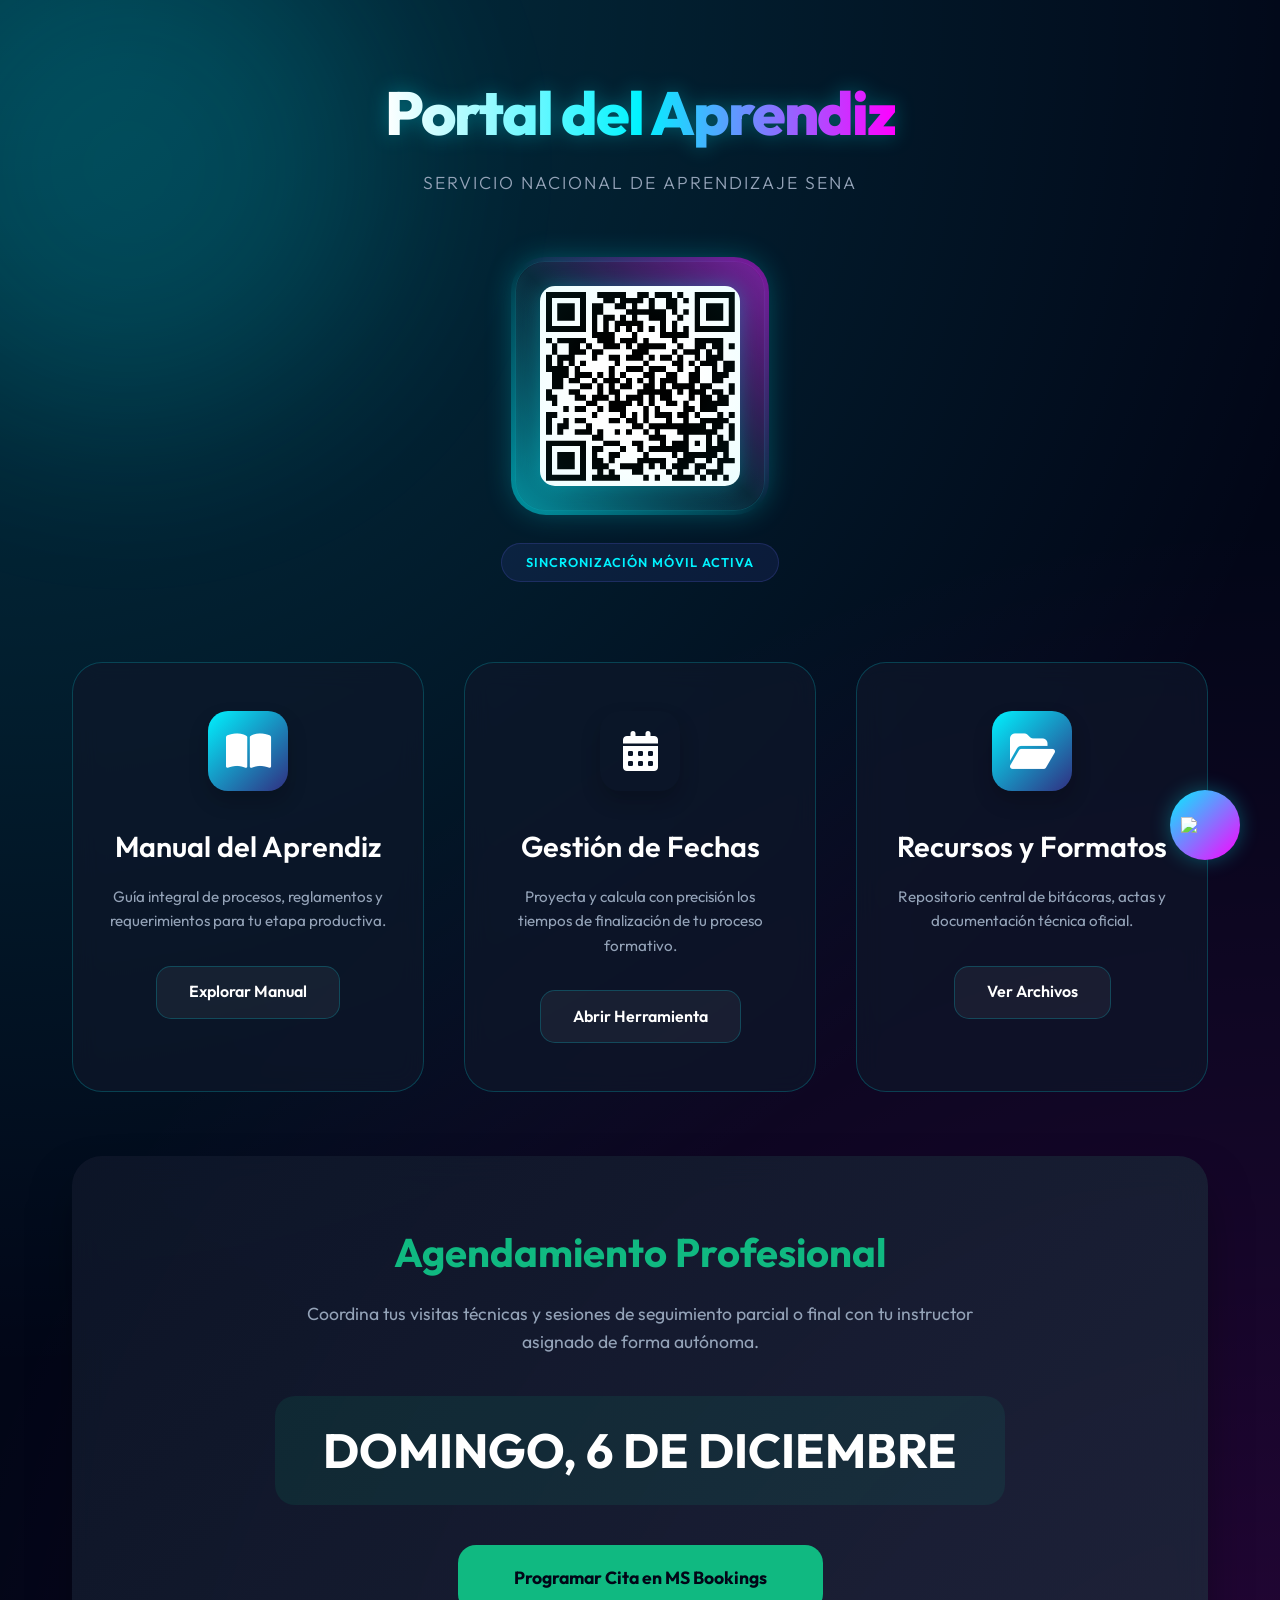
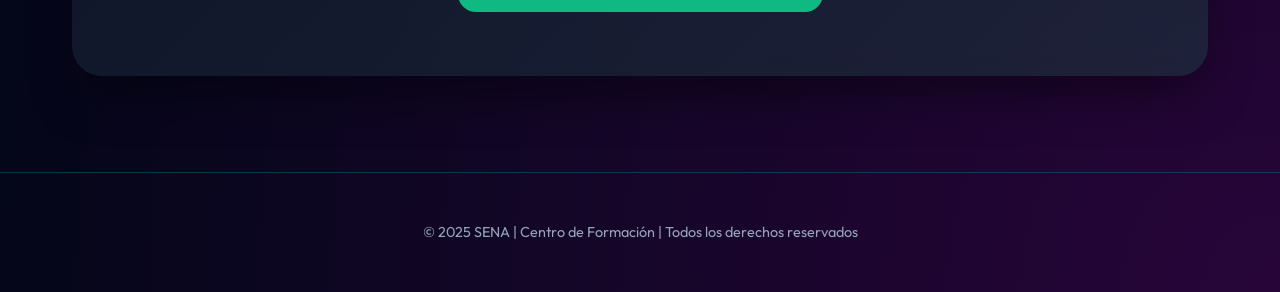
==== index.html @ 2d21885e "style: update chatbot icon and favicon to Border Collie" ====
<!DOCTYPE html>
<html lang="es" data-theme="dark">

<head>
    <meta charset="UTF-8">
    <meta name="viewport" content="width=device-width, initial-scale=1.0">
    <title>SENA | Portal del Aprendiz</title>
    <meta name="description" content="Portal de servicios y manuales para el aprendiz SENA en Etapa Productiva.">
    <meta name="keywords" content="SENA, Aprendiz, Etapa Productiva, Manual, SofiaPlus">
    <link rel="icon" href="https://img.icons8.com/color/48/border-collie.png" type="image/png">
    <link
        href="https://fonts.googleapis.com/css2?family=Montserrat:wght@300;400;600;700&family=Outfit:wght@300;400;600;700&display=swap"
        rel="stylesheet">
    <link rel="stylesheet" href="https://cdnjs.cloudflare.com/ajax/libs/font-awesome/6.4.0/css/all.min.css">
    <style>
        :root {
            /* Neon Cyberpunk Palette */
            --bg-deep: #020617;
            --glass-bg: rgba(15, 23, 42, 0.7);
            --glass-border: rgba(0, 243, 255, 0.2);
            --accent-cyan: #00f3ff;
            --accent-magenta: #ff00ff;
            --accent-emerald: #10b981;
            --text-main: #f8fafc;
            --text-muted: #94a3b8;
            --glow-cyan: rgba(0, 243, 255, 0.3);
            --glow-magenta: rgba(255, 0, 0, 0.3);
            --font-main: 'Outfit', 'Montserrat', sans-serif;

            /* Legacy Palette for Compatibility */
            --accent-indigo: var(--accent-cyan);
            --neon-green: #39A900;
        }

        * {
            margin: 0;
            padding: 0;
            box-sizing: border-box;
        }

        body {
            font-family: var(--font-main);
            background: var(--bg-deep);
            background-image:
                radial-gradient(circle at 0% 0%, rgba(0, 243, 255, 0.2) 0%, transparent 60%),
                radial-gradient(circle at 100% 100%, rgba(255, 0, 255, 0.15) 0%, transparent 60%);
            color: var(--text-main);
            min-height: 100vh;
            display: flex;
            flex-direction: column;
            overflow-x: hidden;
            line-height: 1.6;
        }

        /* Ambient Glow Objects */
        .ambient-glow {
            position: fixed;
            width: 40vw;
            height: 40vw;
            border-radius: 50%;
            filter: blur(100px);
            z-index: -1;
            opacity: 0.15;
            pointer-events: none;
        }

        /* --- HEADER --- */
        .elegant-header {
            padding: 4rem 2rem 2rem 2rem;
            text-align: center;
            display: flex;
            flex-direction: column;
            align-items: center;
        }

        .elegant-header h1 {
            font-size: 3.8rem;
            font-weight: 800;
            background: linear-gradient(to right, #fff, var(--accent-cyan), var(--accent-magenta));
            -webkit-background-clip: text;
            -webkit-text-fill-color: transparent;
            background-clip: text;
            margin-bottom: 0.5rem;
            letter-spacing: -2px;
            filter: drop-shadow(0 0 10px var(--glow-cyan));
        }

        .elegant-header p {
            font-size: 1.1rem;
            color: var(--text-muted);
            font-weight: 300;
            letter-spacing: 2px;
            text-transform: uppercase;
        }

        /* --- HERO QR --- */
        .hero-section {
            display: flex;
            flex-direction: column;
            align-items: center;
            justify-content: center;
            padding: 2rem;
            margin-bottom: 3rem;
        }

        .qr-frame {
            position: relative;
            padding: 24px;
            background: var(--glass-bg);
            border: 1px solid var(--glass-border);
            border-radius: 30px;
            backdrop-filter: blur(12px);
            box-shadow: 0 0 30px var(--glow-cyan);
            margin-bottom: 2rem;
            transition: all 0.5s cubic-bezier(0.4, 0, 0.2, 1);
            animation: float 6s ease-in-out infinite;
        }

        .qr-frame:hover {
            transform: translateY(-10px) scale(1.05);
            border-color: var(--accent-magenta);
            box-shadow: 0 0 50px var(--glow-magenta);
        }

        .qr-frame img {
            width: 200px;
            height: 200px;
            border-radius: 15px;
            display: block;
            filter: drop-shadow(0 0 10px var(--glow-cyan));
        }

        .qr-frame::before {
            content: '';
            position: absolute;
            inset: -5px;
            background: linear-gradient(45deg, var(--accent-cyan), transparent, var(--accent-magenta));
            border-radius: 35px;
            z-index: -1;
            opacity: 0.5;
            animation: hologram-rotate 4s linear infinite;
        }

        .qr-frame::after {
            content: '';
            position: absolute;
            inset: 0;
            border-radius: 30px;
            background: radial-gradient(circle at center, transparent 30%, rgba(0, 243, 255, 0.1));
            pointer-events: none;
        }

        @media (max-width: 768px) {
            .elegant-header h1 {
                font-size: 2.5rem;
                letter-spacing: -1px;
            }

            .qr-frame img {
                width: 150px;
                height: 150px;
            }

            .hero-section {
                padding: 1rem;
            }
        }

        @keyframes float {

            0%,
            100% {
                transform: translateY(0);
            }

            50% {
                transform: translateY(-15px);
            }
        }

        @keyframes hologram-rotate {
            0% {
                filter: hue-rotate(0deg) blur(5px);
            }

            100% {
                filter: hue-rotate(360deg) blur(5px);
            }
        }

        .hero-badge {
            background: rgba(99, 102, 241, 0.1);
            border: 1px solid rgba(99, 102, 241, 0.2);
            color: var(--accent-indigo);
            padding: 0.5rem 1.5rem;
            border-radius: 50px;
            font-size: 0.8rem;
            font-weight: 600;
            letter-spacing: 1px;
            text-transform: uppercase;
        }

        /* --- DASHBOARD --- */
        .dashboard-container {
            max-width: 1200px;
            margin: 0 auto;
            padding: 0 2rem 4rem 2rem;
            display: grid;
            grid-template-columns: repeat(auto-fit, minmax(350px, 1fr));
            gap: 2.5rem;
            width: 100%;
        }

        .glass-card {
            background: var(--glass-bg);
            border: 1px solid var(--glass-border);
            border-radius: 30px;
            padding: 3rem 2rem;
            text-decoration: none;
            display: flex;
            flex-direction: column;
            align-items: center;
            text-align: center;
            transition: all 0.4s cubic-bezier(0.4, 0, 0.2, 1);
            backdrop-filter: blur(12px);
            position: relative;
            overflow: hidden;
        }

        .glass-card:hover {
            transform: translateY(-10px);
            background: rgba(15, 23, 42, 0.8);
            border-color: rgba(255, 255, 255, 0.2);
            box-shadow: 0 20px 40px rgba(0, 0, 0, 0.3), 0 0 20px var(--glow-indigo);
        }

        .card-icon {
            width: 80px;
            height: 80px;
            background: linear-gradient(135deg, var(--accent-indigo), #312e81);
            border-radius: 20px;
            display: flex;
            align-items: center;
            justify-content: center;
            font-size: 2.5rem;
            color: white;
            margin-bottom: 2rem;
            box-shadow: 0 10px 20px rgba(0, 0, 0, 0.2);
        }

        .glass-card.orange .card-icon {
            background: linear-gradient(135deg, var(--accent-orange), #78350f);
        }

        .glass-card h2 {
            font-size: 1.8rem;
            font-weight: 600;
            margin-bottom: 1rem;
            color: white;
        }

        .glass-card p {
            color: var(--text-muted);
            font-size: 0.95rem;
            margin-bottom: 2rem;
            line-height: 1.6;
        }

        .btn-elegant {
            padding: 0.8rem 2rem;
            background: rgba(255, 255, 255, 0.05);
            border: 1px solid var(--glass-border);
            color: white;
            border-radius: 15px;
            font-weight: 600;
            transition: all 0.3s ease;
        }

        .glass-card:hover .btn-elegant {
            background: var(--accent-indigo);
            border-color: var(--accent-indigo);
            box-shadow: 0 10px 20px var(--glow-indigo);
        }

        .glass-card.orange:hover .btn-elegant {
            background: var(--accent-orange);
            border-color: var(--accent-orange);
        }

        /* --- SCHEDULER WIDGET --- */
        .scheduler-section {
            max-width: 1200px;
            width: 100%;
            padding: 0 2rem 6rem 2rem;
            margin: 0 auto;
        }

        .scheduler-card {
            background: linear-gradient(135deg, rgba(15, 23, 42, 0.8), rgba(30, 41, 59, 0.8));
            border: 1px solid var(--glow-emerald);
            border-radius: 30px;
            padding: 4rem;
            display: flex;
            flex-direction: column;
            align-items: center;
            text-align: center;
            backdrop-filter: blur(16px);
            box-shadow: 0 25px 50px -12px rgba(0, 0, 0, 0.5);
        }

        .scheduler-card h2 {
            font-size: 2.5rem;
            margin-bottom: 1rem;
            color: var(--accent-emerald);
        }

        .scheduler-card p {
            max-width: 700px;
            margin-bottom: 2.5rem;
            font-size: 1.1rem;
            color: var(--text-muted);
        }

        .date-badge {
            font-size: 3rem;
            font-weight: 700;
            color: white;
            margin-bottom: 2.5rem;
            background: rgba(16, 185, 129, 0.1);
            padding: 1rem 3rem;
            border-radius: 20px;
            border: 1px solid var(--glow-emerald);
        }

        .btn-primary-glow {
            padding: 1.2rem 3.5rem;
            background: var(--accent-emerald);
            color: #020617;
            text-decoration: none;
            border-radius: 18px;
            font-weight: 700;
            font-size: 1.1rem;
            transition: all 0.3s ease;
            box-shadow: 0 15px 30px var(--glow-emerald);
        }

        .btn-primary-glow:hover {
            transform: translateY(-5px);
            box-shadow: 0 20px 40px rgba(16, 185, 129, 0.4);
            filter: brightness(1.1);
        }

        /* --- FOOTER --- */
        footer {
            margin-top: auto;
            padding: 3rem;
            text-align: center;
            border-top: 1px solid var(--glass-border);
            color: var(--text-muted);
            font-size: 0.9rem;
        }

        /* --- AI ASSISTANT --- */
        #ai-fab {
            position: fixed;
            bottom: 40px;
            right: 40px;
            width: 70px;
            height: 70px;
            background: linear-gradient(135deg, var(--accent-cyan), var(--accent-magenta));
            border: none;
            border-radius: 50%;
            color: white;
            font-size: 1.8rem;
            cursor: pointer;
            box-shadow: 0 0 20px var(--glow-cyan);
            z-index: 1000;
            transition: all 0.3s cubic-bezier(0.175, 0.885, 0.32, 1.275);
            display: flex;
            align-items: center;
            justify-content: center;
        }

        #ai-fab:hover {
            transform: scale(1.1) rotate(15deg);
            box-shadow: 0 0 40px var(--glow-magenta);
        }

        .chat-window {
            position: fixed;
            bottom: 125px;
            right: 40px;
            width: 380px;
            height: 580px;
            background: #0f172a;
            border: 1px solid var(--accent-cyan);
            border-radius: 20px;
            box-shadow: 0 0 50px rgba(0, 0, 0, 0.8);
            display: flex;
            flex-direction: column;
            overflow: hidden;
            z-index: 1000;
            transform-origin: bottom right;
            transition: all 0.3s ease;
            backdrop-filter: blur(20px);
        }

        .chat-window.hidden {
            transform: scale(0);
            opacity: 0;
            pointer-events: none;
        }

        .chat-header {
            background: linear-gradient(90deg, #0f172a, #1e293b);
            padding: 1.5rem;
            color: var(--accent-cyan);
            display: flex;
            justify-content: space-between;
            align-items: center;
            border-bottom: 1px solid var(--accent-cyan);
        }

        .chat-header h3 {
            font-size: 1.1rem;
            font-weight: 700;
            letter-spacing: 1px;
            text-transform: uppercase;
        }

        .close-chat {
            background: none;
            border: none;
            color: var(--accent-magenta);
            cursor: pointer;
            font-size: 1.4rem;
            transition: 0.3s;
        }

        .close-chat:hover {
            transform: rotate(90deg);
            text-shadow: 0 0 10px var(--accent-magenta);
        }

        .chat-body {
            flex: 1;
            padding: 1.5rem;
            overflow-y: auto;
            display: flex;
            flex-direction: column;
            gap: 1.2rem;
            background: rgba(15, 23, 42, 0.9);
        }

        .msg {
            max-width: 85%;
            padding: 1rem;
            border-radius: 12px;
            font-size: 0.9rem;
            line-height: 1.5;
            position: relative;
        }

        .msg.bot {
            align-self: flex-start;
            background: rgba(30, 41, 59, 0.8);
            color: #e2e8f0;
            border-left: 3px solid var(--accent-cyan);
            box-shadow: 5px 5px 15px rgba(0, 0, 0, 0.2);
        }

        .msg.user {
            align-self: flex-end;
            background: var(--accent-magenta);
            color: white;
            border-right: 3px solid #fff;
            box-shadow: -5px 5px 15px rgba(255, 0, 255, 0.2);
        }

        .chat-input-area {
            padding: 1.2rem;
            background: #1e293b;
            display: flex;
            gap: 0.8rem;
            border-top: 1px solid rgba(0, 243, 255, 0.3);
        }

        .chat-input {
            flex: 1;
            padding: 0.8rem 1rem;
            font-family: inherit;
            font-size: 0.95rem;
        }

        .chat-input:focus {
            outline: none;
            border-color: var(--accent-indigo);
        }

        .send-btn {
            background: var(--accent-indigo);
            border: none;
            color: white;
            width: 45px;
            height: 45px;
            border-radius: 12px;
            cursor: pointer;
            display: flex;
            align-items: center;
            justify-content: center;
        }

        @media (max-width: 768px) {
            .elegant-header h1 {
                font-size: 2.5rem;
            }

            .chat-window {
                width: calc(100% - 40px);
                right: 20px;
                left: 20px;
            }

            #ai-fab {
                bottom: 20px;
                right: 20px;
            }
        }
    </style>
</head>

<body>
    <div class="ambient-glow" style="top: -10%; left: -10%; background: var(--accent-indigo);"></div>

    <header class="elegant-header">
        <h1>Portal del Aprendiz</h1>
        <p>Servicio Nacional de Aprendizaje SENA</p>
    </header>

    <section class="hero-section">
        <div class="qr-frame">
            <img src="img/portal-qr.png" alt="Portal QR"
                onerror="this.src='https://via.placeholder.com/200?text=QR+Portal+SENA'">
        </div>
        <div class="hero-badge">Sincronización Móvil Activa</div>
    </section>

    <main class="dashboard-container">
        <!-- Manual -->
        <a href="manual_aprendiz.html" class="glass-card">
            <div class="card-icon"><i class="fas fa-book-open"></i></div>
            <h2>Manual del Aprendiz</h2>
            <p>Guía integral de procesos, reglamentos y requerimientos para tu etapa productiva.</p>
            <div class="btn-elegant">Explorar Manual</div>
        </a>

        <!-- Calculadora -->
        <a href="calculadora_fechas.html" class="glass-card orange">
            <div class="card-icon"><i class="fas fa-calendar-alt"></i></div>
            <h2>Gestión de Fechas</h2>
            <p>Proyecta y calcula con precisión los tiempos de finalización de tu proceso formativo.</p>
            <div class="btn-elegant">Abrir Herramienta</div>
        </a>

        <!-- Formatos -->
        <a href="recursos_etapa_productiva.html" class="glass-card">
            <div class="card-icon"><i class="fas fa-folder-open"></i></div>
            <h2>Recursos y Formatos</h2>
            <p>Repositorio central de bitácoras, actas y documentación técnica oficial.</p>
            <div class="btn-elegant">Ver Archivos</div>
        </a>
    </main>

    <section class="scheduler-section">
        <div class="scheduler-card">
            <h2>Agendamiento Profesional</h2>
            <p>Coordina tus visitas técnicas y sesiones de seguimiento parcial o final con tu instructor asignado de
                forma autónoma.</p>
            <div id="date-badge" class="date-badge">-- / --</div>
            <a href="https://outlook.office.com/book/ReservasEtapaProductivaCSF@sena.edu.co/" target="_blank"
                rel="noopener" class="btn-primary-glow">
                Programar Cita en MS Bookings
            </a>
        </div>
    </section>

    <footer>
        <p>&copy; 2025 SENA | Centro de Formación | Todos los derechos reservados</p>
    </footer>

    <!-- MAYA AI AGENT -->
    <button id="ai-fab"><i class="fas fa-paw"></i></button>
    <div id="chat-window" class="chat-window hidden">
        <div class="chat-header">
            <h3>🐺 MAYA Assistant AI</h3>
            <button id="close-chat" class="close-chat"><i class="fas fa-times"></i></button>
        </div>
        <div id="chat-body" class="chat-body">
            <div class="msg bot">¡Auuuu! 🐺 ¡Hola, Aprendiz! Soy <b>MAYA</b>, tu Malamute guardiana de la Etapa
                Productiva. ¿En qué proceso puedo orientarte hoy?</div>
        </div>
        <div class="chat-input-area">
            <input type="text" id="chat-input" class="chat-input" placeholder="Pregunta a Maya sobre tu etapa...">
            <button id="send-btn" class="send-btn"><i class="fas fa-paper-plane"></i></button>
        </div>
    </div>

    <script>
        // Update current date
        const d = new Date();
        const options = { weekday: 'long', day: 'numeric', month: 'long' };
        document.getElementById('date-badge').innerText = d.toLocaleDateString('es-ES', options).toUpperCase();

        // MAYA BOT - Alaska Malamute Assistant
        const fab = document.getElementById('ai-fab');
        const chatWin = document.getElementById('chat-window');
        const closeBtn = document.getElementById('close-chat');
        const chatInput = document.getElementById('chat-input');
        const sendBtn = document.getElementById('send-btn');
        const chatBody = document.getElementById('chat-body');

        // Maya Branding - Alaska Malamute icon
        if (fab) {
            fab.innerHTML = '<img src="https://img.icons8.com/color/96/border-collie.png" style="width:70%; filter: brightness(1.2);">';
            fab.addEventListener('click', () => chatWin.classList.toggle('hidden'));
        }
        if (closeBtn) {
            closeBtn.addEventListener('click', () => chatWin.classList.add('hidden'));
        }

        function addMsg(text, sender) {
            const m = document.createElement('div');
            m.className = `msg ${sender}`;
            if (sender === 'user') {
                m.textContent = text;
            } else {
                m.innerHTML = text;
            }
            chatBody.appendChild(m);
            chatBody.scrollTop = chatBody.scrollHeight;
        }

        function showTyping() {
            const dot = document.createElement('div');
            dot.className = 'msg bot typing';
            dot.innerHTML = '<i class="fas fa-paw fa-bounce"></i> Maya está rastreando la información...';
            dot.id = 'typing-indicator';
            chatBody.appendChild(dot);
            chatBody.scrollTop = chatBody.scrollHeight;
        }

        function processQuery(q) {
            const query = q.toLowerCase();
            showTyping();

            setTimeout(() => {
                const indicator = document.getElementById('typing-indicator');
                if (indicator) indicator.remove();

                let r = "Aprendiz, mi instinto no localiza ese rastro específico en la documentación interna. ¿Deseas que rastreemos en la red global SENA?<br><br><div style='display:flex; gap:5px; flex-wrap:wrap;'><a href='https://www.google.com/search?q=SENA+etapa+productiva+" + encodeURIComponent(query) + "' target='_blank' style='background:var(--accent-cyan); color:#020617; padding:5px 10px; border-radius:5px; text-decoration:none; font-size:0.7rem; font-weight:600;'>Rastrear en Google</a></div>";

                const intents = [
                    {
                        keys: ['hola', 'bienvenido', 'saludo', 'quien eres', 'maya', 'buenos'],
                        response: "¡Auuuu! 🐺 Saludos, Aprendiz. Soy <b>MAYA</b>, tu Malamute guardiana de la Etapa Productiva SENA.<br><br><b>Mis capacidades:</b><br>1. <b>Normativa:</b> Te guío sobre la <b>Guía 040</b> y el <b>Acuerdo 009</b>.<br>2. <b>Formatos:</b> Te indico qué documentos necesitas (F-147, F-023, F-165...).<br>3. <b>Plazos:</b> Te alerto sobre fechas y vencimientos clave.<br>4. <b>Recursos:</b> Te dirijo a las herramientas del portal.<br><br>¿En qué proceso te ayudo hoy?"
                    },
                    {
                        keys: ['bitacora', 'f-147', 'bitácora', 'formato 147', 'reporte'],
                        response: "<b>📋 Bitácora GFPI-F-147 - Tu registro quincenal:</b><br><br>La <b>Bitácora (F-147)</b> es tu instrumento de seguimiento <b>QUINCENAL</b> obligatorio.<br><br><b>¿Qué debes hacer?</b><br>• Llenarla <b>cada 15 días</b> sin excepción<br>• Describir las actividades realizadas en la empresa<br>• Obtener la firma de tu <b>jefe inmediato</b><br>• Entregar al instructor en cada visita de seguimiento<br><br><b>⚠️ Importante:</b><br>• Sin bitácoras al día = <b>riesgo de novedad académica</b><br>• Bitácoras sin firma = <b>no son válidas</b><br><br>📍 Descarga el formato en <a href='recursos_etapa_productiva.html' style='color:var(--accent-cyan)'>Recursos y Formatos</a>."
                    },
                    {
                        keys: ['f023', 'f-023', 'planeación', 'planeacion', 'seguimiento', 'evaluacion', 'evaluación', 'visita'],
                        response: "<b>📝 Formato GFPI-F-023 - Planeación y Seguimiento:</b><br><br>El <b>F-023</b> es el registro oficial de las <b>3 visitas técnicas</b> que tu instructor realiza durante tu etapa productiva.<br><br><b>Las 3 visitas:</b><br>1. <b>Visita Inicial:</b> Validación del plan de trabajo<br>2. <b>Visita de Seguimiento:</b> Revisión de avance y competencias<br>3. <b>Visita Final:</b> Evaluación y cierre de etapa<br><br><b>Tu responsabilidad:</b><br>• Estar presente en TODAS las visitas<br>• Tener bitácoras al día para cada visita<br>• Coordinar con tu empresa la agenda<br><br>📍 Descárgalo en <a href='recursos_etapa_productiva.html' style='color:var(--accent-cyan)'>Recursos y Formatos</a>."
                    },
                    {
                        keys: ['alternativa', 'contrato', 'pasantia', 'pasantía', 'vinculacion', 'proyecto productivo', 'f165', 'f-165', 'monitoria', 'monitoría'],
                        response: "<b>🔄 Las 7 Alternativas de Etapa Productiva:</b><br><br>Según la <b>Guía 040</b>, puedes realizar tu etapa productiva así:<br><br>1. <b>Contrato de Aprendizaje</b> (Ley 789/2002) - La más común<br>2. <b>Pasantía</b> - Convenio con empresa sin relación laboral<br>3. <b>Vinculación Laboral</b> - Si ya estás trabajando en tu área<br>4. <b>Proyecto Productivo</b> - Emprendimiento aprobado por el SENA<br>5. <b>Monitoría</b> - Apoyo a procesos internos<br>6. <b>Proyecto de Investigación</b> - Avalado por SENNOVA<br>7. <b>Unidad Productiva Familiar</b> - Para programas rurales<br><br>📄 La elección se formaliza con el formato <b>F-165</b>. Consulta el <a href='manual_aprendiz.html' style='color:var(--accent-cyan)'>Manual del Aprendiz</a> para más detalles."
                    },
                    {
                        keys: ['acuerdo 009', 'acuerdo 9', 'reglamento', 'faltas', 'sanciones', 'sancion', 'falta'],
                        response: "<b>📜 Acuerdo 009 de 2024 - Reglamento del Aprendiz:</b><br><br>Este acuerdo regula tus derechos y deberes como aprendiz SENA.<br><br><b>Lo más importante para ti:</b><br>• <b>Art. 9:</b> Tus deberes en etapa productiva<br>• <b>Art. 23:</b> Faltas académicas por incumplimiento<br>• <b>Art. 24:</b> Faltas disciplinarias<br>• <b>Art. 25:</b> Procedimiento para novedades<br><br><b>⚠️ Alerta Importante:</b><br>• <b>3 días hábiles sin justificación</b> = Reporte de deserción<br>• <b>Inasistencia a visitas</b> = Falta académica<br>• <b>No entregar bitácoras</b> = Novedad académica<br><br>Consulta el texto completo en el <a href='manual_aprendiz.html' style='color:var(--accent-cyan)'>Manual del Aprendiz</a>."
                    },
                    {
                        keys: ['tyt', 'prueba saber', 'saber pro', 'saber tyt', 'certificacion', 'certificación', 'icfes'],
                        response: "<b>🎓 Pruebas Saber TyT - Requisito de Certificación:</b><br><br>Las <b>Pruebas Saber TyT</b> son obligatorias para tecnólogos y pueden ser requeridas para técnicos.<br><br><b>Lo que debes saber:</b><br>• <b>Registro:</b> Te registras en el ICFES con el código de tu programa SENA<br>• <b>Plazo:</b> Debes presentarla ANTES del cierre de tu etapa productiva<br>• <b>Costo:</b> Parcialmente subsidiado por el SENA<br>• <b>Resultado:</b> NO determina si apruebas, pero es requisito para obtener tu titulación<br><br><b>⚠️ Si no la presentas, tu certificación se puede retrasar.</b><br><br>Pregunta a tu instructor sobre las fechas exactas."
                    },
                    {
                        keys: ['sofia', 'plus', 'sofiaplus', 'plataforma'],
                        response: "<b>🌐 SENA SofiaPlus - Tu plataforma académica:</b><br><br><a href='https://oferta.senasofiaplus.edu.co/' target='_blank' style='color:var(--accent-cyan)'><b>SofiaPlus</b></a> es donde puedes:<br>• Verificar tu estado académico<br>• Descargar certificados<br>• Consultar tu programa de formación<br>• Ver tus RAPs y competencias<br><br>⚠️ <b>Tip:</b> Si tienes problemas de acceso, usa <a href='https://sena.zendesk.com' target='_blank' style='color:var(--accent-magenta)'>Zendesk SENA</a> para soporte técnico."
                    },
                    {
                        keys: ['fecha', 'termino', 'final', 'cuanto me falta', 'calculador', 'cuando termino'],
                        response: "<b>📅 ¿Cuánto te falta? Usa la Calculadora:</b><br><br>Puedes proyectar tu fecha exacta de cierre de etapa productiva con nuestra herramienta.<br><br>👉 <a href='calculadora_fechas.html' style='color:var(--accent-cyan)'><b>Abrir Calculadora de Fechas</b></a><br><br>Solo necesitas ingresar tu fecha de inicio y la duración de tu programa. La calculadora te mostrará tu fecha de finalización y los días restantes."
                    },
                    {
                        keys: ['formato', 'formatos', 'gfpi', 'descarga', 'documento', 'acta'],
                        response: "<b>📂 Formatos GFPI que necesitas:</b><br><br>• <b>GFPI-F-023:</b> Planeación, seguimiento y evaluación<br>• <b>GFPI-F-147:</b> Bitácora quincenal<br>• <b>GFPI-F-165:</b> Aval de alternativa de etapa productiva<br>• <b>GFPI-F-008:</b> Planeación de la evaluación<br>• <b>GFPI-F-009:</b> Juicio evaluativo<br>• <b>GFPI-F-123:</b> Acta de inicio<br><br>📍 Todos los formatos están disponibles en <a href='recursos_etapa_productiva.html' style='color:var(--accent-cyan)'><b>Recursos y Formatos</b></a>."
                    },
                    {
                        keys: ['momento', '6 momento', 'seis momento', 'los 6', 'guia 040', 'momentos'],
                        response: "<b>🐾 Los 6 Momentos de tu Etapa Productiva (Guía 040):</b><br><br><b>Momento 1 - Inicio:</b> Se valida tu plan de trabajo y empresa. Formato <b>F-023</b>.<br><b>Momento 2 - Primer Seguimiento:</b> A los 2 meses. Tu instructor verifica avance.<br><b>Momento 3 - Segundo Seguimiento:</b> A los 4 meses. Evaluación de RAPs.<br><b>Momento 4 - Tercer Seguimiento:</b> A los 6 meses. Revisión integral.<br><b>Momento 5 - Evaluación Final:</b> Cierre técnico con formato <b>F-008</b>.<br><b>Momento 6 - Certificación:</b> Validación para tu título. Formato <b>F-009</b>.<br><br>⚠️ <b>Debes tener bitácoras al día en CADA momento.</b>"
                    },
                    {
                        keys: ['ayuda', 'soporte', 'zendesk', 'problema', 'error'],
                        response: "<b>🆘 ¿Necesitas ayuda técnica?</b><br><br>• <a href='https://sena.zendesk.com' target='_blank' style='color:var(--accent-cyan)'><b>Zendesk SENA</b></a> - Soporte técnico oficial<br>• <a href='https://www.sena.edu.co' target='_blank' style='color:var(--accent-cyan)'><b>Portal SENA</b></a> - Información general<br>• <a href='https://oferta.senasofiaplus.edu.co' target='_blank' style='color:var(--accent-cyan)'><b>SofiaPlus</b></a> - Plataforma académica<br><br>Si el problema es con tu etapa productiva, contacta directamente a tu <b>instructor de seguimiento</b>."
                    },
                    {
                        keys: ['fuente', 'fuentes', 'enlace', 'link', 'web', 'noticias', 'blog'],
                        response: "<b>🌐 Fuentes Oficiales SENA:</b><br><br>• <a href='https://www.sena.edu.co' target='_blank' style='color:var(--accent-cyan)'><b>Portal SENA</b></a> - Sitio oficial<br>• <a href='https://oferta.senasofiaplus.edu.co' target='_blank' style='color:var(--accent-cyan)'><b>SofiaPlus</b></a> - Gestión académica<br>• <a href='https://sena.zendesk.com' target='_blank' style='color:var(--accent-cyan)'><b>Zendesk SENA</b></a> - Soporte técnico<br>• <a href='https://compromiso.sena.edu.co' target='_blank' style='color:var(--accent-cyan)'><b>Compromiso SENA</b></a> - Sistema de Gestión<br>• <a href='https://blog.sena.edu.co' target='_blank' style='color:var(--accent-cyan)'><b>Blog SENA</b></a> - Noticias<br><br>⚠️ Solo usa fuentes con dominio <b>.edu.co</b> o <b>.gov.co</b> para documentación oficial."
                    }
                ];

                let bestMatch = null;
                let maxScore = 0;
                intents.forEach(intent => {
                    let score = 0;
                    intent.keys.forEach(key => { if (query.includes(key)) score++; });
                    if (score > maxScore) { maxScore = score; bestMatch = intent.response; }
                });

                if (bestMatch) r = bestMatch;
                addMsg(r, 'bot');
            }, 1500);
        }

        if (sendBtn) {
            sendBtn.addEventListener('click', () => {
                if (!chatInput.value.trim()) return;
                addMsg(chatInput.value, 'user');
                processQuery(chatInput.value);
                chatInput.value = '';
            });
        }

        if (chatInput) {
            chatInput.addEventListener('keypress', (e) => {
                if (e.key === 'Enter') sendBtn.click();
            });
        }
    </script>
</body>

</html>
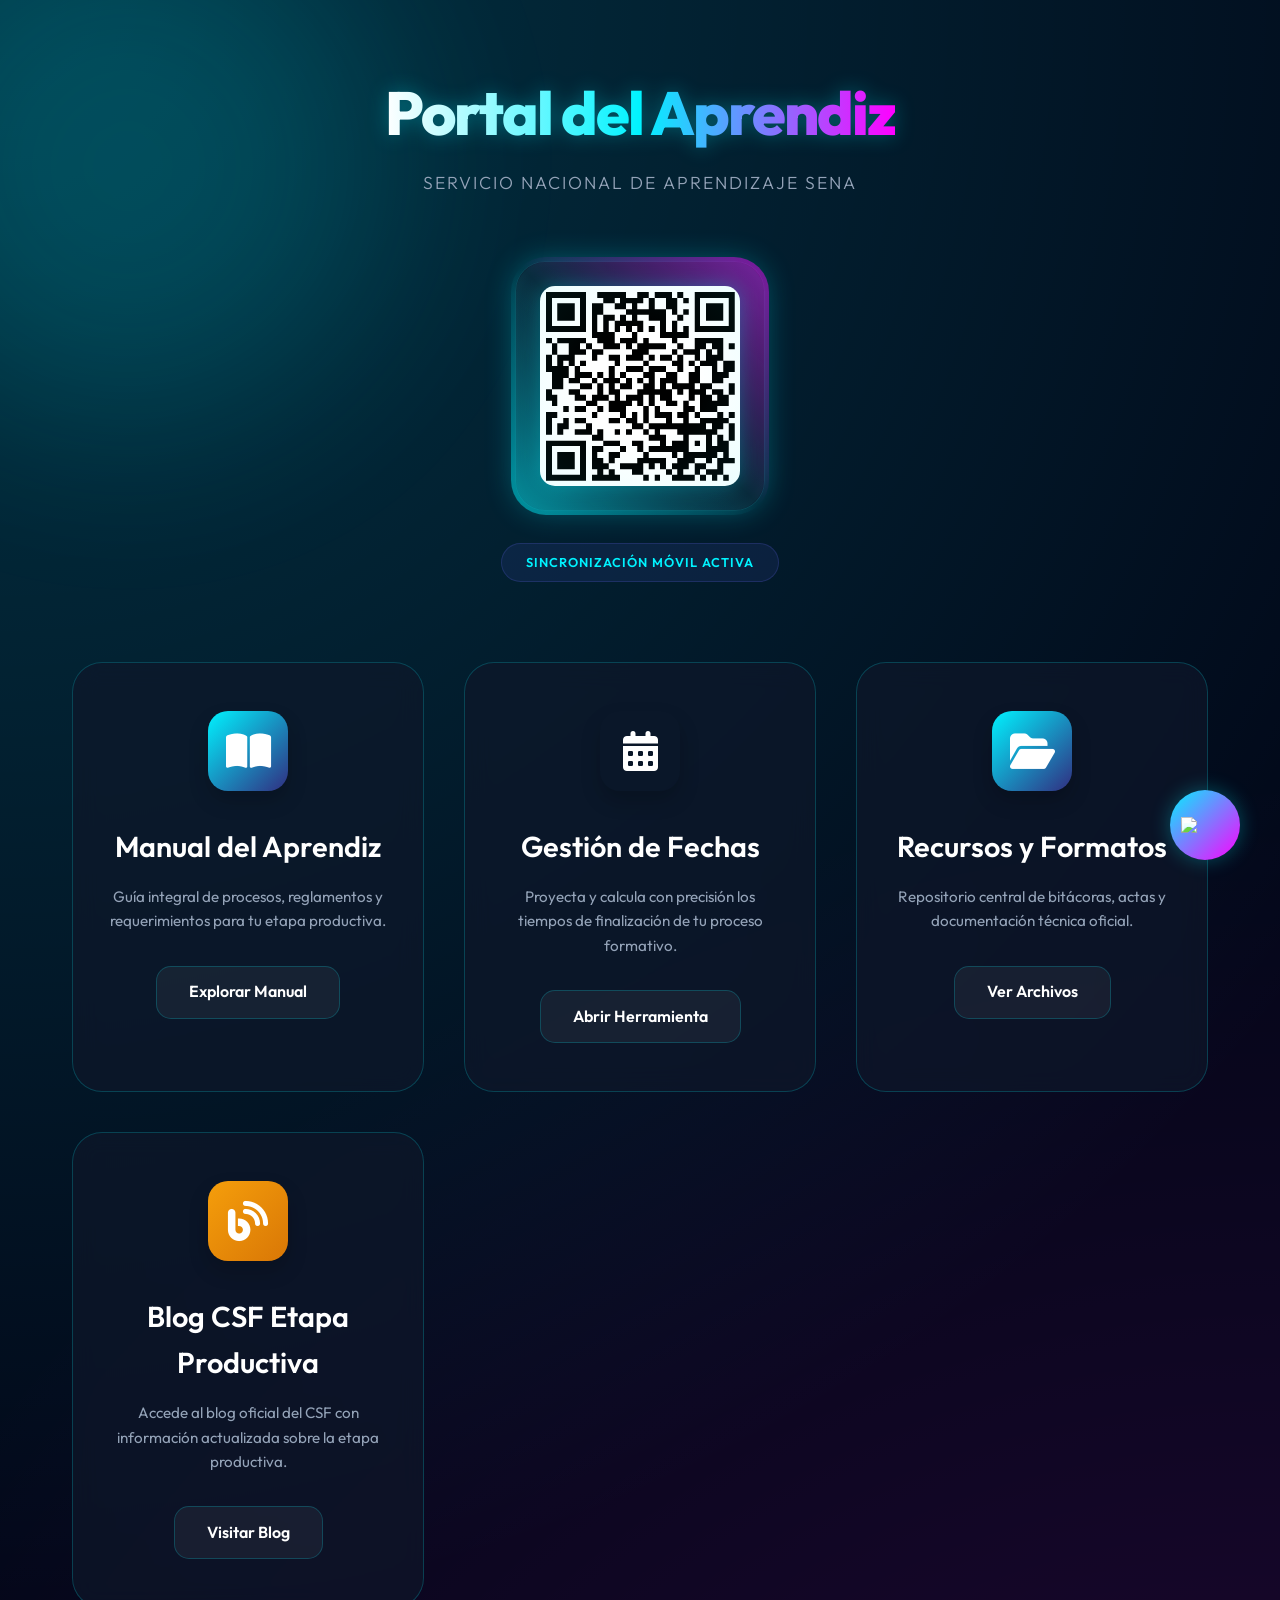
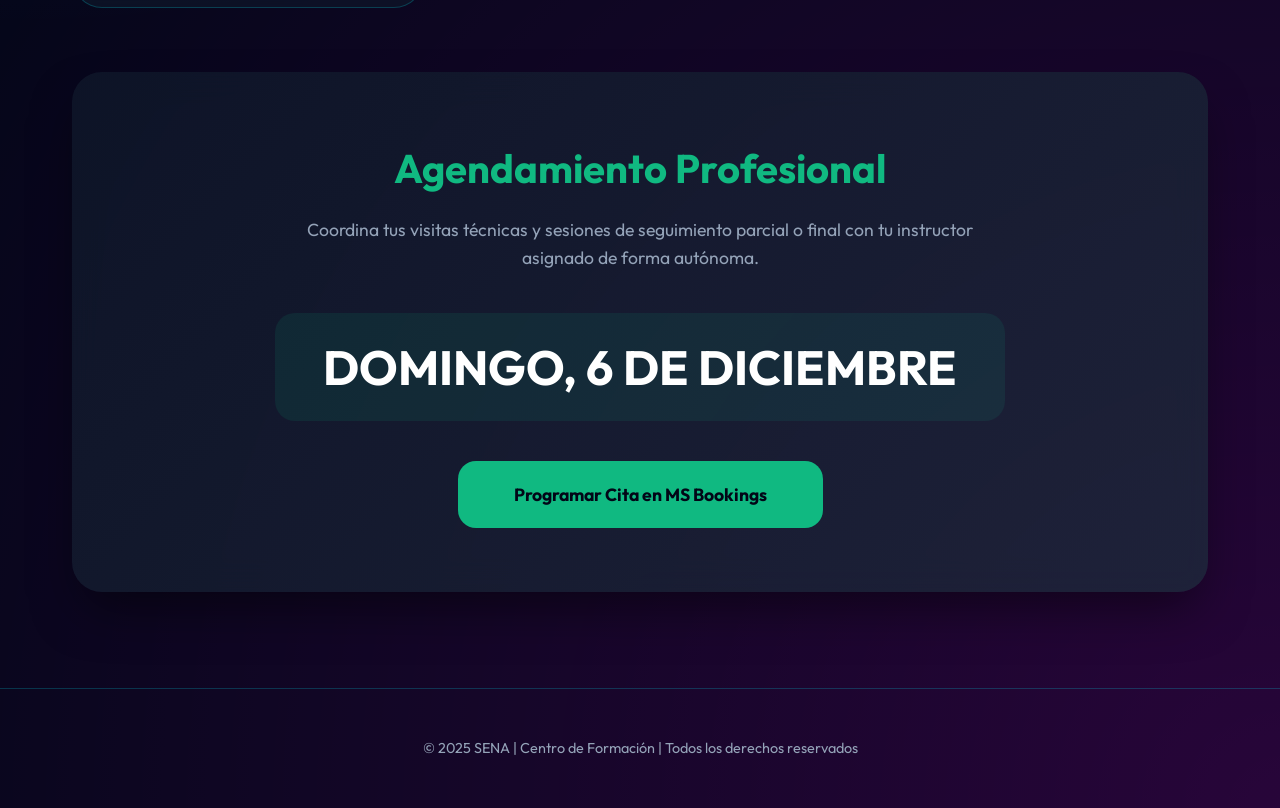
==== commit 6f27a3af: "Agregar Blog CSF Etapa Productiva y videos informativos a la pagina de recursos" ====
--- a/index.html
+++ b/index.html
@@ -7,7 +7,7 @@
     <title>SENA | Portal del Aprendiz</title>
     <meta name="description" content="Portal de servicios y manuales para el aprendiz SENA en Etapa Productiva.">
     <meta name="keywords" content="SENA, Aprendiz, Etapa Productiva, Manual, SofiaPlus">
-    <link rel="icon" href="https://img.icons8.com/color/48/border-collie.png" type="image/png">
+    <link rel="icon" href="https://img.icons8.com/?size=48&id=rEkHtgGbERQY&format=png" type="image/png">
     <link
         href="https://fonts.googleapis.com/css2?family=Montserrat:wght@300;400;600;700&family=Outfit:wght@300;400;600;700&display=swap"
         rel="stylesheet">
@@ -569,6 +569,14 @@
             <p>Repositorio central de bitácoras, actas y documentación técnica oficial.</p>
             <div class="btn-elegant">Ver Archivos</div>
         </a>
+
+        <!-- Blog CSF -->
+        <a href="https://serviciosfinancierosena.blogspot.com/p/etapa-productiva.html" target="_blank" rel="noopener" class="glass-card">
+            <div class="card-icon" style="background: linear-gradient(135deg, #f59e0b, #d97706);"><i class="fas fa-blog"></i></div>
+            <h2>Blog CSF Etapa Productiva</h2>
+            <p>Accede al blog oficial del CSF con información actualizada sobre la etapa productiva.</p>
+            <div class="btn-elegant">Visitar Blog</div>
+        </a>
     </main>
 
     <section class="scheduler-section">
@@ -621,7 +629,7 @@
 
         // Maya Branding - Alaska Malamute icon
         if (fab) {
-            fab.innerHTML = '<img src="https://img.icons8.com/color/96/border-collie.png" style="width:70%; filter: brightness(1.2);">';
+            fab.innerHTML = '<img src="https://img.icons8.com/?size=96&id=rEkHtgGbERQY&format=png" style="width:70%; filter: brightness(1.2);">';
             fab.addEventListener('click', () => chatWin.classList.toggle('hidden'));
         }
         if (closeBtn) {
@@ -662,7 +670,7 @@
                 const intents = [
                     {
                         keys: ['hola', 'bienvenido', 'saludo', 'quien eres', 'maya', 'buenos'],
-                        response: "¡Auuuu! 🐺 Saludos, Aprendiz. Soy <b>MAYA</b>, tu Malamute guardiana de la Etapa Productiva SENA.<br><br><b>Mis capacidades:</b><br>1. <b>Normativa:</b> Te guío sobre la <b>Guía 040</b> y el <b>Acuerdo 009</b>.<br>2. <b>Formatos:</b> Te indico qué documentos necesitas (F-147, F-023, F-165...).<br>3. <b>Plazos:</b> Te alerto sobre fechas y vencimientos clave.<br>4. <b>Recursos:</b> Te dirijo a las herramientas del portal.<br><br>¿En qué proceso te ayudo hoy?"
+                        response: "¡Guau! 🐾 Saludos, Aprendiz. Soy <b>MAYA</b>, tu Border Collie guardiana de la Etapa Productiva SENA.<br><br><b>Mis capacidades:</b><br>1. <b>Normativa:</b> Te guío sobre la <b>Guía 040</b> y el <b>Acuerdo 009</b>.<br>2. <b>Formatos:</b> Te indico qué documentos necesitas (F-147, F-023, F-165...).<br>3. <b>Plazos:</b> Te alerto sobre fechas y vencimientos clave.<br>4. <b>Recursos:</b> Te dirijo a las herramientas del portal.<br><br>¿En qué proceso te ayudo hoy?"
                     },
                     {
                         keys: ['bitacora', 'f-147', 'bitácora', 'formato 147', 'reporte'],
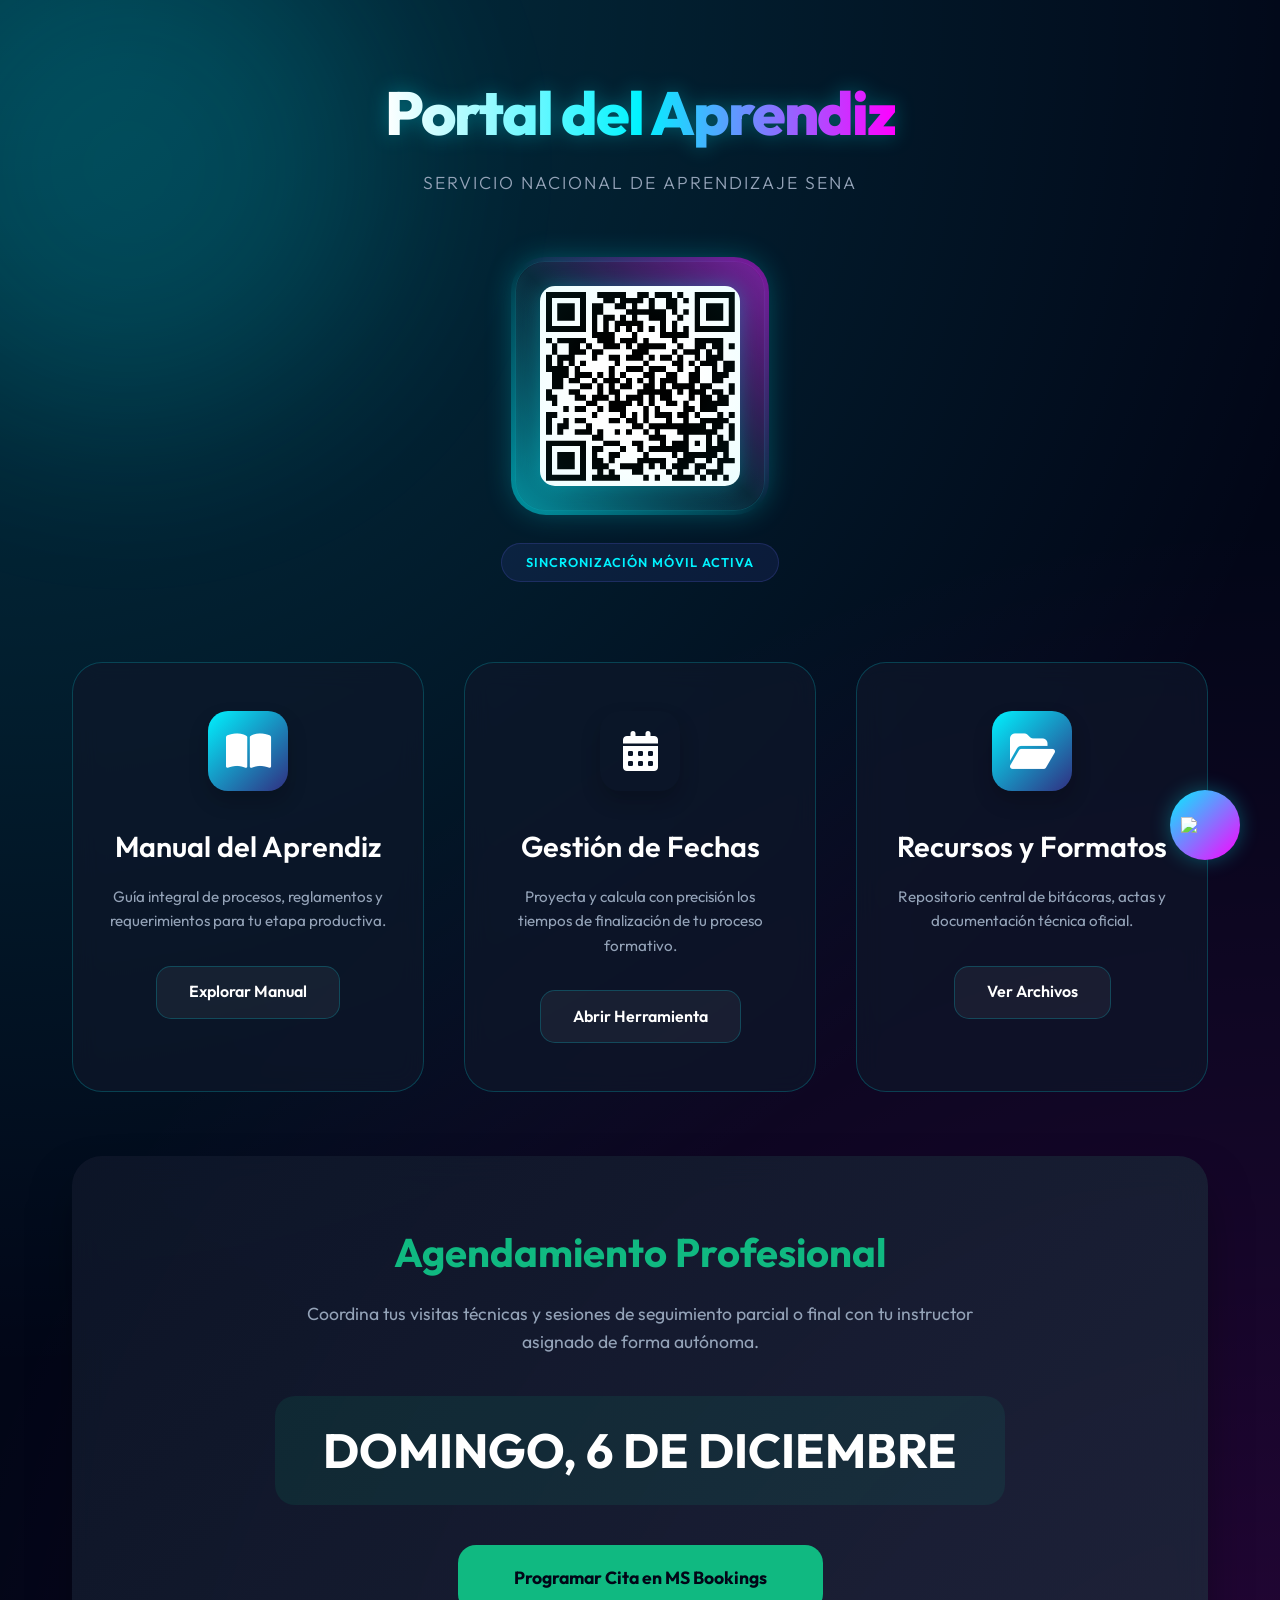
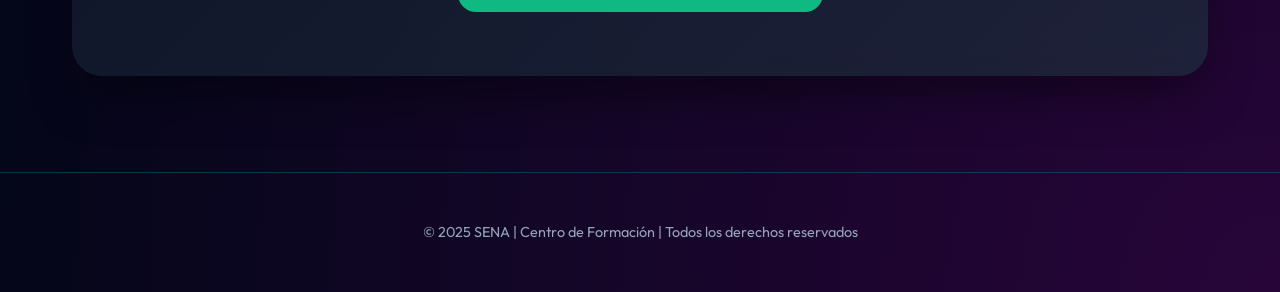
==== commit d5f09bb0: "Elimina Blog CSF, añade enlace oficial y corrige videos" ====
--- a/index.html
+++ b/index.html
@@ -570,13 +570,6 @@
             <div class="btn-elegant">Ver Archivos</div>
         </a>
 
-        <!-- Blog CSF -->
-        <a href="https://serviciosfinancierosena.blogspot.com/p/etapa-productiva.html" target="_blank" rel="noopener" class="glass-card">
-            <div class="card-icon" style="background: linear-gradient(135deg, #f59e0b, #d97706);"><i class="fas fa-blog"></i></div>
-            <h2>Blog CSF Etapa Productiva</h2>
-            <p>Accede al blog oficial del CSF con información actualizada sobre la etapa productiva.</p>
-            <div class="btn-elegant">Visitar Blog</div>
-        </a>
     </main>
 
     <section class="scheduler-section">
@@ -682,7 +675,7 @@
                     },
                     {
                         keys: ['alternativa', 'contrato', 'pasantia', 'pasantía', 'vinculacion', 'proyecto productivo', 'f165', 'f-165', 'monitoria', 'monitoría'],
-                        response: "<b>🔄 Las 7 Alternativas de Etapa Productiva:</b><br><br>Según la <b>Guía 040</b>, puedes realizar tu etapa productiva así:<br><br>1. <b>Contrato de Aprendizaje</b> (Ley 789/2002) - La más común<br>2. <b>Pasantía</b> - Convenio con empresa sin relación laboral<br>3. <b>Vinculación Laboral</b> - Si ya estás trabajando en tu área<br>4. <b>Proyecto Productivo</b> - Emprendimiento aprobado por el SENA<br>5. <b>Monitoría</b> - Apoyo a procesos internos<br>6. <b>Proyecto de Investigación</b> - Avalado por SENNOVA<br>7. <b>Unidad Productiva Familiar</b> - Para programas rurales<br><br>📄 La elección se formaliza con el formato <b>F-165</b>. Consulta el <a href='manual_aprendiz.html' style='color:var(--accent-cyan)'>Manual del Aprendiz</a> para más detalles."
+                        response: "<b>🔄 Las 5 Alternativas de Etapa Productiva:</b><br><br>Según la <b>Guía 040</b>, puedes realizar tu etapa productiva así:<br><br>1. <b>Contrato de Aprendizaje</b> (Ley 789/2002) - La más común<br>2. <b>Pasantía</b> - Convenio con empresa sin relación laboral<br>3. <b>Vinculación Laboral</b> - Si ya estás trabajando en tu área<br>4. <b>Proyecto Productivo</b> - Emprendimiento aprobado por el SENA<br>5. <b>Monitoría</b> - Apoyo a procesos internos<br><br>📄 La elección se formaliza con el formato <b>F-165</b>. Consulta el <a href='manual_aprendiz.html' style='color:var(--accent-cyan)'>Manual del Aprendiz</a> para más detalles."
                     },
                     {
                         keys: ['acuerdo 009', 'acuerdo 9', 'reglamento', 'faltas', 'sanciones', 'sancion', 'falta'],
@@ -713,8 +706,8 @@
                         response: "<b>🆘 ¿Necesitas ayuda técnica?</b><br><br>• <a href='https://sena.zendesk.com' target='_blank' style='color:var(--accent-cyan)'><b>Zendesk SENA</b></a> - Soporte técnico oficial<br>• <a href='https://www.sena.edu.co' target='_blank' style='color:var(--accent-cyan)'><b>Portal SENA</b></a> - Información general<br>• <a href='https://oferta.senasofiaplus.edu.co' target='_blank' style='color:var(--accent-cyan)'><b>SofiaPlus</b></a> - Plataforma académica<br><br>Si el problema es con tu etapa productiva, contacta directamente a tu <b>instructor de seguimiento</b>."
                     },
                     {
-                        keys: ['fuente', 'fuentes', 'enlace', 'link', 'web', 'noticias', 'blog'],
-                        response: "<b>🌐 Fuentes Oficiales SENA:</b><br><br>• <a href='https://www.sena.edu.co' target='_blank' style='color:var(--accent-cyan)'><b>Portal SENA</b></a> - Sitio oficial<br>• <a href='https://oferta.senasofiaplus.edu.co' target='_blank' style='color:var(--accent-cyan)'><b>SofiaPlus</b></a> - Gestión académica<br>• <a href='https://sena.zendesk.com' target='_blank' style='color:var(--accent-cyan)'><b>Zendesk SENA</b></a> - Soporte técnico<br>• <a href='https://compromiso.sena.edu.co' target='_blank' style='color:var(--accent-cyan)'><b>Compromiso SENA</b></a> - Sistema de Gestión<br>• <a href='https://blog.sena.edu.co' target='_blank' style='color:var(--accent-cyan)'><b>Blog SENA</b></a> - Noticias<br><br>⚠️ Solo usa fuentes con dominio <b>.edu.co</b> o <b>.gov.co</b> para documentación oficial."
+                        keys: ['fuente', 'fuentes', 'enlace', 'link', 'web', 'noticias'],
+                        response: "<b>🌐 Fuentes Oficiales SENA:</b><br><br>• <a href='https://www.sena.edu.co' target='_blank' style='color:var(--accent-cyan)'><b>Portal SENA</b></a> - Sitio oficial<br>• <a href='https://oferta.senasofiaplus.edu.co' target='_blank' style='color:var(--accent-cyan)'><b>SofiaPlus</b></a> - Gestión académica<br>• <a href='https://sena.zendesk.com' target='_blank' style='color:var(--accent-cyan)'><b>Zendesk SENA</b></a> - Soporte técnico<br>• <a href='https://compromiso.sena.edu.co' target='_blank' style='color:var(--accent-cyan)'><b>Compromiso SENA</b></a> - Sistema de Gestión<br><br>⚠️ Solo usa fuentes con dominio <b>.edu.co</b> o <b>.gov.co</b> para documentación oficial."
                     }
                 ];
 
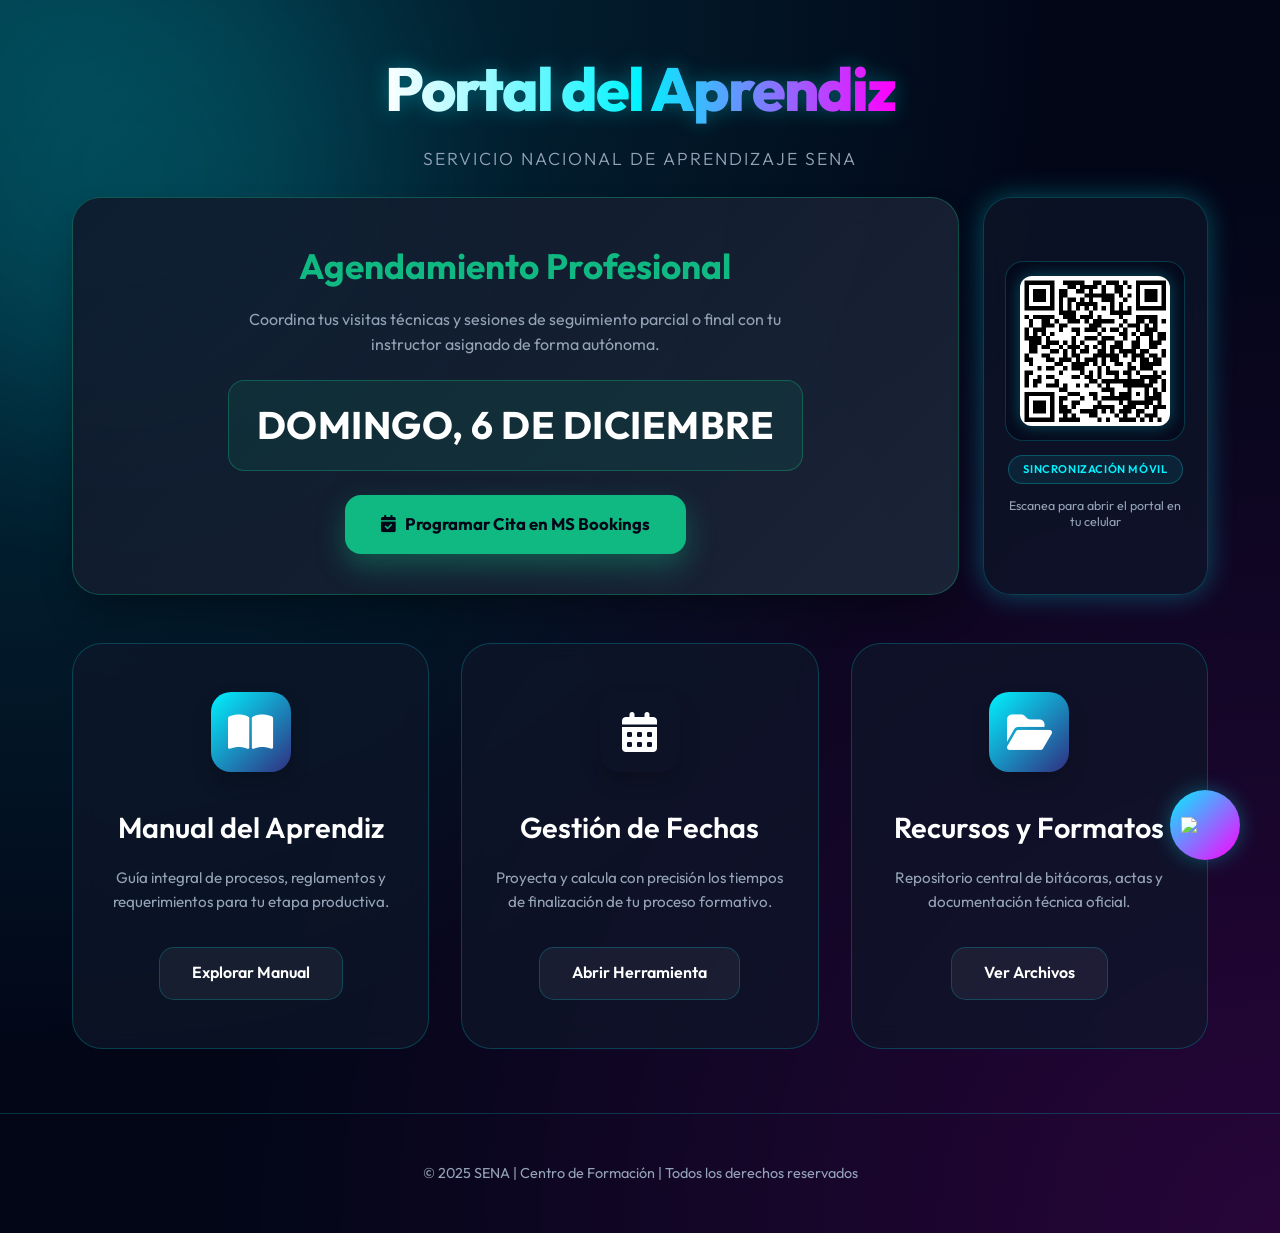
==== commit e74683c5: "Mejora calculadora EP y prioriza agendamiento con QR lateral en el portal. Co-authored-by: Cursor <c" ====
--- a/index.html
+++ b/index.html
@@ -66,7 +66,7 @@
 
         /* --- HEADER --- */
         .elegant-header {
-            padding: 4rem 2rem 2rem 2rem;
+            padding: 2.5rem 2rem 1.5rem 2rem;
             text-align: center;
             display: flex;
             flex-direction: column;
@@ -93,61 +93,161 @@
             text-transform: uppercase;
         }
 
-        /* --- HERO QR --- */
-        .hero-section {
+        /* --- TOP: AGENDAMIENTO + QR --- */
+        .top-booking {
+            max-width: 1200px;
+            width: 100%;
+            margin: 0 auto 3rem;
+            padding: 0 2rem;
+            display: grid;
+            grid-template-columns: minmax(0, 1fr) auto;
+            gap: 1.5rem;
+            align-items: stretch;
+        }
+
+        .scheduler-card {
+            background: linear-gradient(135deg, rgba(15, 23, 42, 0.85), rgba(30, 41, 59, 0.85));
+            border: 1px solid rgba(16, 185, 129, 0.35);
+            border-radius: 28px;
+            padding: 2.5rem 2.25rem;
             display: flex;
             flex-direction: column;
             align-items: center;
             justify-content: center;
-            padding: 2rem;
-            margin-bottom: 3rem;
+            text-align: center;
+            backdrop-filter: blur(16px);
+            box-shadow: 0 20px 40px -12px rgba(0, 0, 0, 0.45);
+            min-height: 100%;
+        }
+
+        .scheduler-card h2 {
+            font-size: clamp(1.6rem, 3vw, 2.2rem);
+            margin-bottom: 0.75rem;
+            color: var(--accent-emerald);
+        }
+
+        .scheduler-card p {
+            max-width: 560px;
+            margin: 0 auto 1.5rem;
+            font-size: 1rem;
+            color: var(--text-muted);
+            line-height: 1.55;
+        }
+
+        .date-badge {
+            font-size: clamp(1.35rem, 3.5vw, 2.4rem);
+            font-weight: 700;
+            color: white;
+            margin-bottom: 1.5rem;
+            background: rgba(16, 185, 129, 0.1);
+            padding: 0.85rem 1.75rem;
+            border-radius: 16px;
+            border: 1px solid rgba(16, 185, 129, 0.35);
+            letter-spacing: 0.5px;
+        }
+
+        .btn-primary-glow {
+            padding: 1rem 2.25rem;
+            background: var(--accent-emerald);
+            color: #020617;
+            text-decoration: none;
+            border-radius: 16px;
+            font-weight: 700;
+            font-size: 1.05rem;
+            transition: all 0.3s ease;
+            box-shadow: 0 12px 28px rgba(16, 185, 129, 0.35);
+            display: inline-flex;
+            align-items: center;
+            gap: 0.55rem;
+        }
+
+        .btn-primary-glow:hover {
+            transform: translateY(-4px);
+            box-shadow: 0 18px 36px rgba(16, 185, 129, 0.45);
+            filter: brightness(1.08);
+        }
+
+        .qr-side {
+            display: flex;
+            flex-direction: column;
+            align-items: center;
+            justify-content: center;
+            gap: 0.85rem;
+            background: var(--glass-bg);
+            border: 1px solid var(--glass-border);
+            border-radius: 28px;
+            padding: 1.5rem 1.35rem;
+            backdrop-filter: blur(12px);
+            box-shadow: 0 0 28px var(--glow-cyan);
+            min-width: 210px;
+            max-width: 240px;
         }
 
         .qr-frame {
             position: relative;
-            padding: 24px;
-            background: var(--glass-bg);
+            padding: 14px;
+            background: rgba(2, 6, 23, 0.55);
             border: 1px solid var(--glass-border);
-            border-radius: 30px;
-            backdrop-filter: blur(12px);
-            box-shadow: 0 0 30px var(--glow-cyan);
-            margin-bottom: 2rem;
-            transition: all 0.5s cubic-bezier(0.4, 0, 0.2, 1);
-            animation: float 6s ease-in-out infinite;
+            border-radius: 18px;
+            transition: all 0.4s ease;
         }
 
         .qr-frame:hover {
-            transform: translateY(-10px) scale(1.05);
             border-color: var(--accent-magenta);
-            box-shadow: 0 0 50px var(--glow-magenta);
+            box-shadow: 0 0 30px var(--glow-magenta);
+            transform: translateY(-4px);
         }
 
         .qr-frame img {
-            width: 200px;
-            height: 200px;
-            border-radius: 15px;
+            width: 150px;
+            height: 150px;
+            border-radius: 12px;
             display: block;
-            filter: drop-shadow(0 0 10px var(--glow-cyan));
-        }
-
-        .qr-frame::before {
-            content: '';
-            position: absolute;
-            inset: -5px;
-            background: linear-gradient(45deg, var(--accent-cyan), transparent, var(--accent-magenta));
-            border-radius: 35px;
-            z-index: -1;
-            opacity: 0.5;
-            animation: hologram-rotate 4s linear infinite;
-        }
-
-        .qr-frame::after {
-            content: '';
-            position: absolute;
-            inset: 0;
-            border-radius: 30px;
-            background: radial-gradient(circle at center, transparent 30%, rgba(0, 243, 255, 0.1));
-            pointer-events: none;
+            filter: drop-shadow(0 0 8px var(--glow-cyan));
+        }
+
+        .qr-side .hero-badge {
+            background: rgba(0, 243, 255, 0.08);
+            border: 1px solid rgba(0, 243, 255, 0.25);
+            color: var(--accent-cyan);
+            padding: 0.4rem 0.9rem;
+            border-radius: 50px;
+            font-size: 0.7rem;
+            font-weight: 600;
+            letter-spacing: 0.6px;
+            text-transform: uppercase;
+            text-align: center;
+            line-height: 1.3;
+        }
+
+        .qr-side .qr-caption {
+            margin: 0;
+            color: var(--text-muted);
+            font-size: 0.78rem;
+            text-align: center;
+            max-width: 11rem;
+            line-height: 1.35;
+        }
+
+        @media (max-width: 860px) {
+            .top-booking {
+                grid-template-columns: 1fr;
+                margin-bottom: 2rem;
+            }
+
+            .qr-side {
+                max-width: none;
+                flex-direction: row;
+                justify-content: center;
+                flex-wrap: wrap;
+                gap: 1rem 1.25rem;
+                padding: 1.25rem;
+            }
+
+            .qr-frame img {
+                width: 120px;
+                height: 120px;
+            }
         }
 
         @media (max-width: 768px) {
@@ -156,48 +256,13 @@
                 letter-spacing: -1px;
             }
 
-            .qr-frame img {
-                width: 150px;
-                height: 150px;
-            }
-
-            .hero-section {
-                padding: 1rem;
-            }
-        }
-
-        @keyframes float {
-
-            0%,
-            100% {
-                transform: translateY(0);
-            }
-
-            50% {
-                transform: translateY(-15px);
-            }
-        }
-
-        @keyframes hologram-rotate {
-            0% {
-                filter: hue-rotate(0deg) blur(5px);
-            }
-
-            100% {
-                filter: hue-rotate(360deg) blur(5px);
-            }
-        }
-
-        .hero-badge {
-            background: rgba(99, 102, 241, 0.1);
-            border: 1px solid rgba(99, 102, 241, 0.2);
-            color: var(--accent-indigo);
-            padding: 0.5rem 1.5rem;
-            border-radius: 50px;
-            font-size: 0.8rem;
-            font-weight: 600;
-            letter-spacing: 1px;
-            text-transform: uppercase;
+            .top-booking {
+                padding: 0 1rem;
+            }
+
+            .scheduler-card {
+                padding: 1.75rem 1.25rem;
+            }
         }
 
         /* --- DASHBOARD --- */
@@ -206,8 +271,8 @@
             margin: 0 auto;
             padding: 0 2rem 4rem 2rem;
             display: grid;
-            grid-template-columns: repeat(auto-fit, minmax(350px, 1fr));
-            gap: 2.5rem;
+            grid-template-columns: repeat(auto-fit, minmax(280px, 1fr));
+            gap: 2rem;
             width: 100%;
         }
 
@@ -285,69 +350,6 @@
         .glass-card.orange:hover .btn-elegant {
             background: var(--accent-orange);
             border-color: var(--accent-orange);
-        }
-
-        /* --- SCHEDULER WIDGET --- */
-        .scheduler-section {
-            max-width: 1200px;
-            width: 100%;
-            padding: 0 2rem 6rem 2rem;
-            margin: 0 auto;
-        }
-
-        .scheduler-card {
-            background: linear-gradient(135deg, rgba(15, 23, 42, 0.8), rgba(30, 41, 59, 0.8));
-            border: 1px solid var(--glow-emerald);
-            border-radius: 30px;
-            padding: 4rem;
-            display: flex;
-            flex-direction: column;
-            align-items: center;
-            text-align: center;
-            backdrop-filter: blur(16px);
-            box-shadow: 0 25px 50px -12px rgba(0, 0, 0, 0.5);
-        }
-
-        .scheduler-card h2 {
-            font-size: 2.5rem;
-            margin-bottom: 1rem;
-            color: var(--accent-emerald);
-        }
-
-        .scheduler-card p {
-            max-width: 700px;
-            margin-bottom: 2.5rem;
-            font-size: 1.1rem;
-            color: var(--text-muted);
-        }
-
-        .date-badge {
-            font-size: 3rem;
-            font-weight: 700;
-            color: white;
-            margin-bottom: 2.5rem;
-            background: rgba(16, 185, 129, 0.1);
-            padding: 1rem 3rem;
-            border-radius: 20px;
-            border: 1px solid var(--glow-emerald);
-        }
-
-        .btn-primary-glow {
-            padding: 1.2rem 3.5rem;
-            background: var(--accent-emerald);
-            color: #020617;
-            text-decoration: none;
-            border-radius: 18px;
-            font-weight: 700;
-            font-size: 1.1rem;
-            transition: all 0.3s ease;
-            box-shadow: 0 15px 30px var(--glow-emerald);
-        }
-
-        .btn-primary-glow:hover {
-            transform: translateY(-5px);
-            box-shadow: 0 20px 40px rgba(16, 185, 129, 0.4);
-            filter: brightness(1.1);
         }
 
         /* --- FOOTER --- */
@@ -537,12 +539,26 @@
         <p>Servicio Nacional de Aprendizaje SENA</p>
     </header>
 
-    <section class="hero-section">
-        <div class="qr-frame">
-            <img src="img/portal-qr.png" alt="Portal QR"
-                onerror="this.src='https://via.placeholder.com/200?text=QR+Portal+SENA'">
+    <section class="top-booking" aria-label="Agendamiento y acceso móvil">
+        <div class="scheduler-card">
+            <h2>Agendamiento Profesional</h2>
+            <p>Coordina tus visitas técnicas y sesiones de seguimiento parcial o final con tu instructor asignado de
+                forma autónoma.</p>
+            <div id="date-badge" class="date-badge">-- / --</div>
+            <a href="https://outlook.office.com/book/ReservasEtapaProductivaCSF@sena.edu.co/" target="_blank"
+                rel="noopener" class="btn-primary-glow">
+                <i class="fas fa-calendar-check"></i> Programar Cita en MS Bookings
+            </a>
         </div>
-        <div class="hero-badge">Sincronización Móvil Activa</div>
+
+        <aside class="qr-side">
+            <div class="qr-frame">
+                <img src="img/portal-qr.png" alt="Código QR del Portal del Aprendiz"
+                    onerror="this.src='https://via.placeholder.com/150?text=QR+Portal+SENA'">
+            </div>
+            <div class="hero-badge">Sincronización móvil</div>
+            <p class="qr-caption">Escanea para abrir el portal en tu celular</p>
+        </aside>
     </section>
 
     <main class="dashboard-container">
@@ -569,21 +585,7 @@
             <p>Repositorio central de bitácoras, actas y documentación técnica oficial.</p>
             <div class="btn-elegant">Ver Archivos</div>
         </a>
-
     </main>
-
-    <section class="scheduler-section">
-        <div class="scheduler-card">
-            <h2>Agendamiento Profesional</h2>
-            <p>Coordina tus visitas técnicas y sesiones de seguimiento parcial o final con tu instructor asignado de
-                forma autónoma.</p>
-            <div id="date-badge" class="date-badge">-- / --</div>
-            <a href="https://outlook.office.com/book/ReservasEtapaProductivaCSF@sena.edu.co/" target="_blank"
-                rel="noopener" class="btn-primary-glow">
-                Programar Cita en MS Bookings
-            </a>
-        </div>
-    </section>
 
     <footer>
         <p>&copy; 2025 SENA | Centro de Formación | Todos los derechos reservados</p>
@@ -667,7 +669,7 @@
                     },
                     {
                         keys: ['bitacora', 'f-147', 'bitácora', 'formato 147', 'reporte'],
-                        response: "<b>📋 Bitácora GFPI-F-147 - Tu registro quincenal:</b><br><br>La <b>Bitácora (F-147)</b> es tu instrumento de seguimiento <b>QUINCENAL</b> obligatorio.<br><br><b>¿Qué debes hacer?</b><br>• Llenarla <b>cada 15 días</b> sin excepción<br>• Describir las actividades realizadas en la empresa<br>• Obtener la firma de tu <b>jefe inmediato</b><br>• Entregar al instructor en cada visita de seguimiento<br><br><b>⚠️ Importante:</b><br>• Sin bitácoras al día = <b>riesgo de novedad académica</b><br>• Bitácoras sin firma = <b>no son válidas</b><br><br>📍 Descarga el formato en <a href='recursos_etapa_productiva.html' style='color:var(--accent-cyan)'>Recursos y Formatos</a>."
+                        response: "<b>📋 Bitácora GFPI-F-147 - Tu registro mensual:</b><br><br>La <b>Bitácora (F-147)</b> es tu instrumento de seguimiento <b>MENSUAL</b> obligatorio.<br><br><b>¿Qué debes hacer?</b><br>• Llenarla <b>cada mes</b> sin excepción<br>• Describir las actividades realizadas en la empresa<br>• Obtener la firma de tu <b>jefe inmediato</b><br>• Entregar al instructor en cada visita de seguimiento<br><br><b>⚠️ Importante:</b><br>• Sin bitácoras al día = <b>riesgo de novedad académica</b><br>• Bitácoras sin firma = <b>no son válidas</b><br><br>📍 Descarga el formato en <a href='recursos_etapa_productiva.html' style='color:var(--accent-cyan)'>Recursos y Formatos</a>."
                     },
                     {
                         keys: ['f023', 'f-023', 'planeación', 'planeacion', 'seguimiento', 'evaluacion', 'evaluación', 'visita'],
@@ -695,7 +697,7 @@
                     },
                     {
                         keys: ['formato', 'formatos', 'gfpi', 'descarga', 'documento', 'acta'],
-                        response: "<b>📂 Formatos GFPI que necesitas:</b><br><br>• <b>GFPI-F-023:</b> Planeación, seguimiento y evaluación<br>• <b>GFPI-F-147:</b> Bitácora quincenal<br>• <b>GFPI-F-165:</b> Aval de alternativa de etapa productiva<br>• <b>GFPI-F-008:</b> Planeación de la evaluación<br>• <b>GFPI-F-009:</b> Juicio evaluativo<br>• <b>GFPI-F-123:</b> Acta de inicio<br><br>📍 Todos los formatos están disponibles en <a href='recursos_etapa_productiva.html' style='color:var(--accent-cyan)'><b>Recursos y Formatos</b></a>."
+                        response: "<b>📂 Formatos GFPI que necesitas:</b><br><br>• <b>GFPI-F-023:</b> Planeación, seguimiento y evaluación<br>• <b>GFPI-F-147:</b> Bitácora mensual<br>• <b>GFPI-F-165:</b> Aval de alternativa de etapa productiva<br>• <b>GFPI-F-008:</b> Planeación de la evaluación<br>• <b>GFPI-F-009:</b> Juicio evaluativo<br>• <b>GFPI-F-123:</b> Acta de inicio<br><br>📍 Todos los formatos están disponibles en <a href='recursos_etapa_productiva.html' style='color:var(--accent-cyan)'><b>Recursos y Formatos</b></a>."
                     },
                     {
                         keys: ['momento', '6 momento', 'seis momento', 'los 6', 'guia 040', 'momentos'],
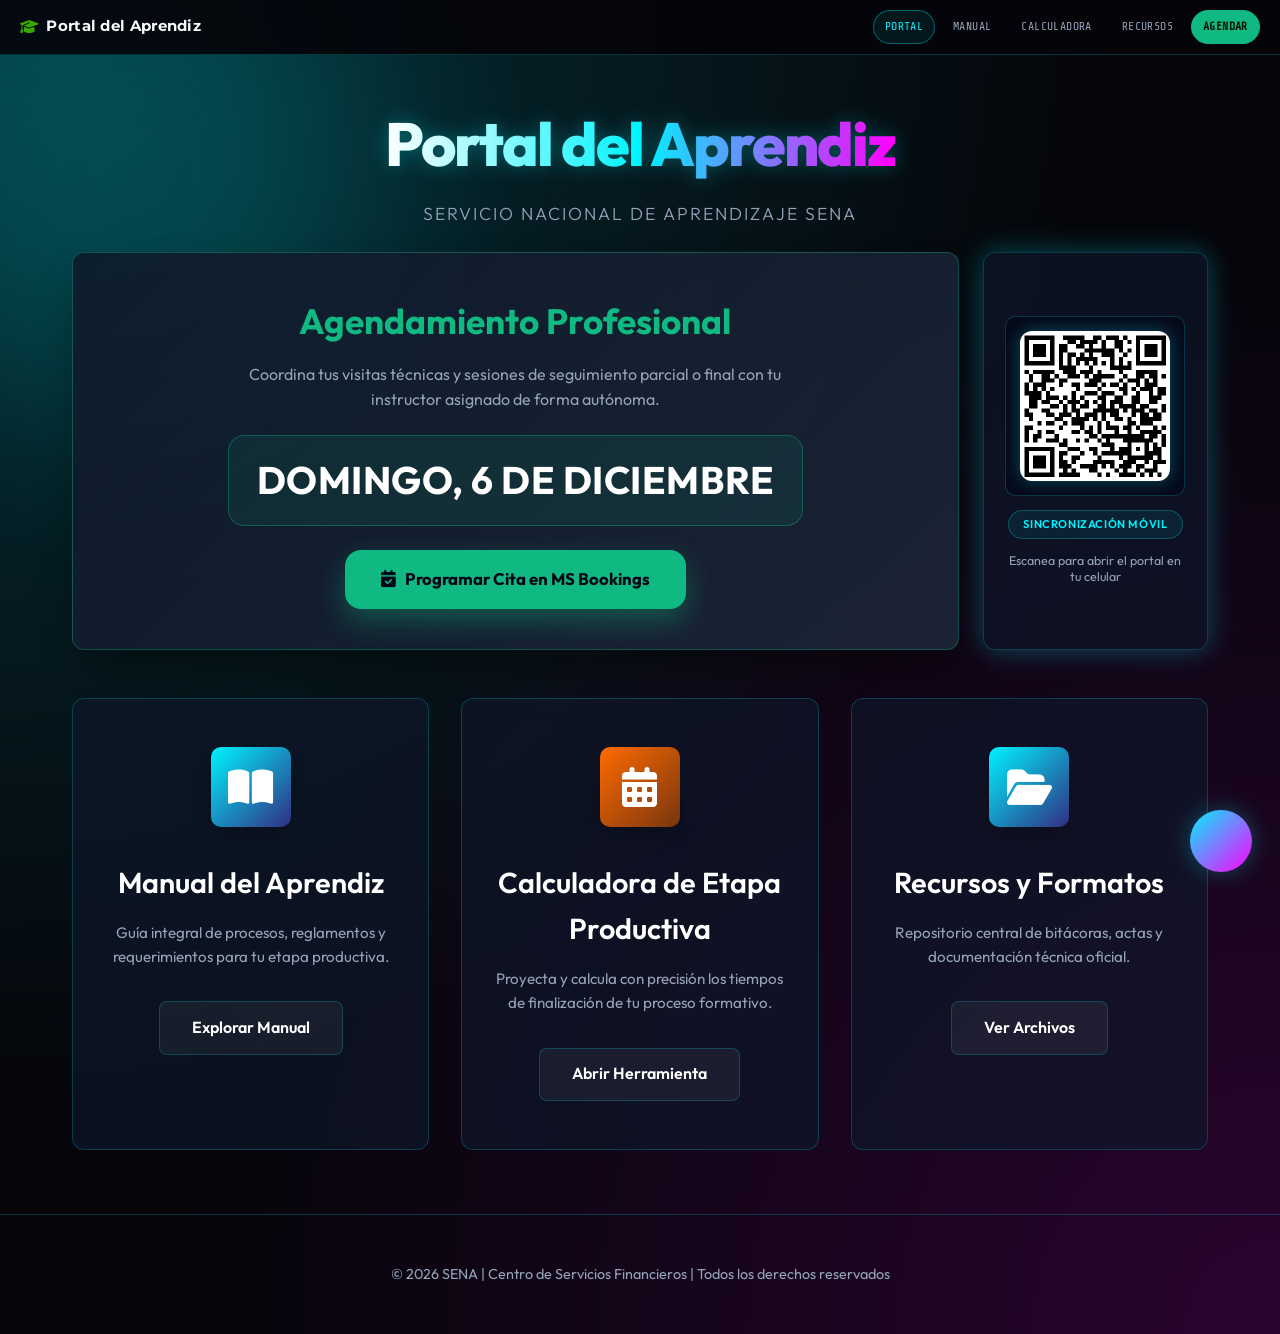
==== commit b877eb22: "Unifica UX del portal: nav global, MAYA compartida, hubs del manual y tokens. Co-authored-by: Cursor" ====
--- a/index.html
+++ b/index.html
@@ -1,4 +1,4 @@
-<!DOCTYPE html>
+﻿<!DOCTYPE html>
 <html lang="es" data-theme="dark">
 
 <head>
@@ -9,27 +9,34 @@
     <meta name="keywords" content="SENA, Aprendiz, Etapa Productiva, Manual, SofiaPlus">
     <link rel="icon" href="https://img.icons8.com/?size=48&id=rEkHtgGbERQY&format=png" type="image/png">
     <link
-        href="https://fonts.googleapis.com/css2?family=Montserrat:wght@300;400;600;700&family=Outfit:wght@300;400;600;700&display=swap"
+        href="https://fonts.googleapis.com/css2?family=Montserrat:wght@300;400;600;700;800&family=Outfit:wght@300;400;600;700&family=Share+Tech+Mono&display=swap"
         rel="stylesheet">
     <link rel="stylesheet" href="https://cdnjs.cloudflare.com/ajax/libs/font-awesome/6.4.0/css/all.min.css">
+    <link rel="stylesheet" href="css/portal.css">
     <style>
         :root {
             /* Neon Cyberpunk Palette */
-            --bg-deep: #020617;
+            --bg-deep: #05050a;
             --glass-bg: rgba(15, 23, 42, 0.7);
             --glass-border: rgba(0, 243, 255, 0.2);
             --accent-cyan: #00f3ff;
             --accent-magenta: #ff00ff;
             --accent-emerald: #10b981;
+            --accent-orange: #ff6b00;
             --text-main: #f8fafc;
             --text-muted: #94a3b8;
             --glow-cyan: rgba(0, 243, 255, 0.3);
-            --glow-magenta: rgba(255, 0, 0, 0.3);
+            --glow-magenta: rgba(255, 0, 255, 0.3);
+            --glow-indigo: rgba(0, 243, 255, 0.25);
+            --glow-emerald: rgba(16, 185, 129, 0.35);
             --font-main: 'Outfit', 'Montserrat', sans-serif;
 
             /* Legacy Palette for Compatibility */
             --accent-indigo: var(--accent-cyan);
             --neon-green: #39A900;
+            --neon-orange: var(--accent-orange);
+            --radius: 8px;
+            --radius-lg: 12px;
         }
 
         * {
@@ -108,7 +115,7 @@
         .scheduler-card {
             background: linear-gradient(135deg, rgba(15, 23, 42, 0.85), rgba(30, 41, 59, 0.85));
             border: 1px solid rgba(16, 185, 129, 0.35);
-            border-radius: 28px;
+            border-radius: 12px;
             padding: 2.5rem 2.25rem;
             display: flex;
             flex-direction: column;
@@ -175,7 +182,7 @@
             gap: 0.85rem;
             background: var(--glass-bg);
             border: 1px solid var(--glass-border);
-            border-radius: 28px;
+            border-radius: 12px;
             padding: 1.5rem 1.35rem;
             backdrop-filter: blur(12px);
             box-shadow: 0 0 28px var(--glow-cyan);
@@ -188,7 +195,7 @@
             padding: 14px;
             background: rgba(2, 6, 23, 0.55);
             border: 1px solid var(--glass-border);
-            border-radius: 18px;
+            border-radius: 10px;
             transition: all 0.4s ease;
         }
 
@@ -279,7 +286,7 @@
         .glass-card {
             background: var(--glass-bg);
             border: 1px solid var(--glass-border);
-            border-radius: 30px;
+            border-radius: 12px;
             padding: 3rem 2rem;
             text-decoration: none;
             display: flex;
@@ -303,7 +310,7 @@
             width: 80px;
             height: 80px;
             background: linear-gradient(135deg, var(--accent-indigo), #312e81);
-            border-radius: 20px;
+            border-radius: 10px;
             display: flex;
             align-items: center;
             justify-content: center;
@@ -336,7 +343,7 @@
             background: rgba(255, 255, 255, 0.05);
             border: 1px solid var(--glass-border);
             color: white;
-            border-radius: 15px;
+            border-radius: 8px;
             font-weight: 600;
             transition: all 0.3s ease;
         }
@@ -362,171 +369,9 @@
             font-size: 0.9rem;
         }
 
-        /* --- AI ASSISTANT --- */
-        #ai-fab {
-            position: fixed;
-            bottom: 40px;
-            right: 40px;
-            width: 70px;
-            height: 70px;
-            background: linear-gradient(135deg, var(--accent-cyan), var(--accent-magenta));
-            border: none;
-            border-radius: 50%;
-            color: white;
-            font-size: 1.8rem;
-            cursor: pointer;
-            box-shadow: 0 0 20px var(--glow-cyan);
-            z-index: 1000;
-            transition: all 0.3s cubic-bezier(0.175, 0.885, 0.32, 1.275);
-            display: flex;
-            align-items: center;
-            justify-content: center;
-        }
-
-        #ai-fab:hover {
-            transform: scale(1.1) rotate(15deg);
-            box-shadow: 0 0 40px var(--glow-magenta);
-        }
-
-        .chat-window {
-            position: fixed;
-            bottom: 125px;
-            right: 40px;
-            width: 380px;
-            height: 580px;
-            background: #0f172a;
-            border: 1px solid var(--accent-cyan);
-            border-radius: 20px;
-            box-shadow: 0 0 50px rgba(0, 0, 0, 0.8);
-            display: flex;
-            flex-direction: column;
-            overflow: hidden;
-            z-index: 1000;
-            transform-origin: bottom right;
-            transition: all 0.3s ease;
-            backdrop-filter: blur(20px);
-        }
-
-        .chat-window.hidden {
-            transform: scale(0);
-            opacity: 0;
-            pointer-events: none;
-        }
-
-        .chat-header {
-            background: linear-gradient(90deg, #0f172a, #1e293b);
-            padding: 1.5rem;
-            color: var(--accent-cyan);
-            display: flex;
-            justify-content: space-between;
-            align-items: center;
-            border-bottom: 1px solid var(--accent-cyan);
-        }
-
-        .chat-header h3 {
-            font-size: 1.1rem;
-            font-weight: 700;
-            letter-spacing: 1px;
-            text-transform: uppercase;
-        }
-
-        .close-chat {
-            background: none;
-            border: none;
-            color: var(--accent-magenta);
-            cursor: pointer;
-            font-size: 1.4rem;
-            transition: 0.3s;
-        }
-
-        .close-chat:hover {
-            transform: rotate(90deg);
-            text-shadow: 0 0 10px var(--accent-magenta);
-        }
-
-        .chat-body {
-            flex: 1;
-            padding: 1.5rem;
-            overflow-y: auto;
-            display: flex;
-            flex-direction: column;
-            gap: 1.2rem;
-            background: rgba(15, 23, 42, 0.9);
-        }
-
-        .msg {
-            max-width: 85%;
-            padding: 1rem;
-            border-radius: 12px;
-            font-size: 0.9rem;
-            line-height: 1.5;
-            position: relative;
-        }
-
-        .msg.bot {
-            align-self: flex-start;
-            background: rgba(30, 41, 59, 0.8);
-            color: #e2e8f0;
-            border-left: 3px solid var(--accent-cyan);
-            box-shadow: 5px 5px 15px rgba(0, 0, 0, 0.2);
-        }
-
-        .msg.user {
-            align-self: flex-end;
-            background: var(--accent-magenta);
-            color: white;
-            border-right: 3px solid #fff;
-            box-shadow: -5px 5px 15px rgba(255, 0, 255, 0.2);
-        }
-
-        .chat-input-area {
-            padding: 1.2rem;
-            background: #1e293b;
-            display: flex;
-            gap: 0.8rem;
-            border-top: 1px solid rgba(0, 243, 255, 0.3);
-        }
-
-        .chat-input {
-            flex: 1;
-            padding: 0.8rem 1rem;
-            font-family: inherit;
-            font-size: 0.95rem;
-        }
-
-        .chat-input:focus {
-            outline: none;
-            border-color: var(--accent-indigo);
-        }
-
-        .send-btn {
-            background: var(--accent-indigo);
-            border: none;
-            color: white;
-            width: 45px;
-            height: 45px;
-            border-radius: 12px;
-            cursor: pointer;
-            display: flex;
-            align-items: center;
-            justify-content: center;
-        }
 
         @media (max-width: 768px) {
-            .elegant-header h1 {
-                font-size: 2.5rem;
-            }
-
-            .chat-window {
-                width: calc(100% - 40px);
-                right: 20px;
-                left: 20px;
-            }
-
-            #ai-fab {
-                bottom: 20px;
-                right: 20px;
-            }
+            .elegant-header h1 { font-size: 2.5rem; }
         }
     </style>
 </head>
@@ -562,7 +407,6 @@
     </section>
 
     <main class="dashboard-container">
-        <!-- Manual -->
         <a href="manual_aprendiz.html" class="glass-card">
             <div class="card-icon"><i class="fas fa-book-open"></i></div>
             <h2>Manual del Aprendiz</h2>
@@ -570,15 +414,13 @@
             <div class="btn-elegant">Explorar Manual</div>
         </a>
 
-        <!-- Calculadora -->
         <a href="calculadora_fechas.html" class="glass-card orange">
             <div class="card-icon"><i class="fas fa-calendar-alt"></i></div>
-            <h2>Gestión de Fechas</h2>
+            <h2>Calculadora de Etapa Productiva</h2>
             <p>Proyecta y calcula con precisión los tiempos de finalización de tu proceso formativo.</p>
             <div class="btn-elegant">Abrir Herramienta</div>
         </a>
 
-        <!-- Formatos -->
         <a href="recursos_etapa_productiva.html" class="glass-card">
             <div class="card-icon"><i class="fas fa-folder-open"></i></div>
             <h2>Recursos y Formatos</h2>
@@ -588,159 +430,16 @@
     </main>
 
     <footer>
-        <p>&copy; 2025 SENA | Centro de Formación | Todos los derechos reservados</p>
+        <p>&copy; 2026 SENA | Centro de Servicios Financieros | Todos los derechos reservados</p>
     </footer>
 
-    <!-- MAYA AI AGENT -->
-    <button id="ai-fab"><i class="fas fa-paw"></i></button>
-    <div id="chat-window" class="chat-window hidden">
-        <div class="chat-header">
-            <h3>🐺 MAYA Assistant AI</h3>
-            <button id="close-chat" class="close-chat"><i class="fas fa-times"></i></button>
-        </div>
-        <div id="chat-body" class="chat-body">
-            <div class="msg bot">¡Auuuu! 🐺 ¡Hola, Aprendiz! Soy <b>MAYA</b>, tu Malamute guardiana de la Etapa
-                Productiva. ¿En qué proceso puedo orientarte hoy?</div>
-        </div>
-        <div class="chat-input-area">
-            <input type="text" id="chat-input" class="chat-input" placeholder="Pregunta a Maya sobre tu etapa...">
-            <button id="send-btn" class="send-btn"><i class="fas fa-paper-plane"></i></button>
-        </div>
-    </div>
-
     <script>
-        // Update current date
         const d = new Date();
         const options = { weekday: 'long', day: 'numeric', month: 'long' };
         document.getElementById('date-badge').innerText = d.toLocaleDateString('es-ES', options).toUpperCase();
-
-        // MAYA BOT - Alaska Malamute Assistant
-        const fab = document.getElementById('ai-fab');
-        const chatWin = document.getElementById('chat-window');
-        const closeBtn = document.getElementById('close-chat');
-        const chatInput = document.getElementById('chat-input');
-        const sendBtn = document.getElementById('send-btn');
-        const chatBody = document.getElementById('chat-body');
-
-        // Maya Branding - Alaska Malamute icon
-        if (fab) {
-            fab.innerHTML = '<img src="https://img.icons8.com/?size=96&id=rEkHtgGbERQY&format=png" style="width:70%; filter: brightness(1.2);">';
-            fab.addEventListener('click', () => chatWin.classList.toggle('hidden'));
-        }
-        if (closeBtn) {
-            closeBtn.addEventListener('click', () => chatWin.classList.add('hidden'));
-        }
-
-        function addMsg(text, sender) {
-            const m = document.createElement('div');
-            m.className = `msg ${sender}`;
-            if (sender === 'user') {
-                m.textContent = text;
-            } else {
-                m.innerHTML = text;
-            }
-            chatBody.appendChild(m);
-            chatBody.scrollTop = chatBody.scrollHeight;
-        }
-
-        function showTyping() {
-            const dot = document.createElement('div');
-            dot.className = 'msg bot typing';
-            dot.innerHTML = '<i class="fas fa-paw fa-bounce"></i> Maya está rastreando la información...';
-            dot.id = 'typing-indicator';
-            chatBody.appendChild(dot);
-            chatBody.scrollTop = chatBody.scrollHeight;
-        }
-
-        function processQuery(q) {
-            const query = q.toLowerCase();
-            showTyping();
-
-            setTimeout(() => {
-                const indicator = document.getElementById('typing-indicator');
-                if (indicator) indicator.remove();
-
-                let r = "Aprendiz, mi instinto no localiza ese rastro específico en la documentación interna. ¿Deseas que rastreemos en la red global SENA?<br><br><div style='display:flex; gap:5px; flex-wrap:wrap;'><a href='https://www.google.com/search?q=SENA+etapa+productiva+" + encodeURIComponent(query) + "' target='_blank' style='background:var(--accent-cyan); color:#020617; padding:5px 10px; border-radius:5px; text-decoration:none; font-size:0.7rem; font-weight:600;'>Rastrear en Google</a></div>";
-
-                const intents = [
-                    {
-                        keys: ['hola', 'bienvenido', 'saludo', 'quien eres', 'maya', 'buenos'],
-                        response: "¡Guau! 🐾 Saludos, Aprendiz. Soy <b>MAYA</b>, tu Border Collie guardiana de la Etapa Productiva SENA.<br><br><b>Mis capacidades:</b><br>1. <b>Normativa:</b> Te guío sobre la <b>Guía 040</b> y el <b>Acuerdo 009</b>.<br>2. <b>Formatos:</b> Te indico qué documentos necesitas (F-147, F-023, F-165...).<br>3. <b>Plazos:</b> Te alerto sobre fechas y vencimientos clave.<br>4. <b>Recursos:</b> Te dirijo a las herramientas del portal.<br><br>¿En qué proceso te ayudo hoy?"
-                    },
-                    {
-                        keys: ['bitacora', 'f-147', 'bitácora', 'formato 147', 'reporte'],
-                        response: "<b>📋 Bitácora GFPI-F-147 - Tu registro mensual:</b><br><br>La <b>Bitácora (F-147)</b> es tu instrumento de seguimiento <b>MENSUAL</b> obligatorio.<br><br><b>¿Qué debes hacer?</b><br>• Llenarla <b>cada mes</b> sin excepción<br>• Describir las actividades realizadas en la empresa<br>• Obtener la firma de tu <b>jefe inmediato</b><br>• Entregar al instructor en cada visita de seguimiento<br><br><b>⚠️ Importante:</b><br>• Sin bitácoras al día = <b>riesgo de novedad académica</b><br>• Bitácoras sin firma = <b>no son válidas</b><br><br>📍 Descarga el formato en <a href='recursos_etapa_productiva.html' style='color:var(--accent-cyan)'>Recursos y Formatos</a>."
-                    },
-                    {
-                        keys: ['f023', 'f-023', 'planeación', 'planeacion', 'seguimiento', 'evaluacion', 'evaluación', 'visita'],
-                        response: "<b>📝 Formato GFPI-F-023 - Planeación y Seguimiento:</b><br><br>El <b>F-023</b> es el registro oficial de las <b>3 visitas técnicas</b> que tu instructor realiza durante tu etapa productiva.<br><br><b>Las 3 visitas:</b><br>1. <b>Visita Inicial:</b> Validación del plan de trabajo<br>2. <b>Visita de Seguimiento:</b> Revisión de avance y competencias<br>3. <b>Visita Final:</b> Evaluación y cierre de etapa<br><br><b>Tu responsabilidad:</b><br>• Estar presente en TODAS las visitas<br>• Tener bitácoras al día para cada visita<br>• Coordinar con tu empresa la agenda<br><br>📍 Descárgalo en <a href='recursos_etapa_productiva.html' style='color:var(--accent-cyan)'>Recursos y Formatos</a>."
-                    },
-                    {
-                        keys: ['alternativa', 'contrato', 'pasantia', 'pasantía', 'vinculacion', 'proyecto productivo', 'f165', 'f-165', 'monitoria', 'monitoría'],
-                        response: "<b>🔄 Las 5 Alternativas de Etapa Productiva:</b><br><br>Según la <b>Guía 040</b>, puedes realizar tu etapa productiva así:<br><br>1. <b>Contrato de Aprendizaje</b> (Ley 789/2002) - La más común<br>2. <b>Pasantía</b> - Convenio con empresa sin relación laboral<br>3. <b>Vinculación Laboral</b> - Si ya estás trabajando en tu área<br>4. <b>Proyecto Productivo</b> - Emprendimiento aprobado por el SENA<br>5. <b>Monitoría</b> - Apoyo a procesos internos<br><br>📄 La elección se formaliza con el formato <b>F-165</b>. Consulta el <a href='manual_aprendiz.html' style='color:var(--accent-cyan)'>Manual del Aprendiz</a> para más detalles."
-                    },
-                    {
-                        keys: ['acuerdo 009', 'acuerdo 9', 'reglamento', 'faltas', 'sanciones', 'sancion', 'falta'],
-                        response: "<b>📜 Acuerdo 009 de 2024 - Reglamento del Aprendiz:</b><br><br>Este acuerdo regula tus derechos y deberes como aprendiz SENA.<br><br><b>Lo más importante para ti:</b><br>• <b>Art. 9:</b> Tus deberes en etapa productiva<br>• <b>Art. 23:</b> Faltas académicas por incumplimiento<br>• <b>Art. 24:</b> Faltas disciplinarias<br>• <b>Art. 25:</b> Procedimiento para novedades<br><br><b>⚠️ Alerta Importante:</b><br>• <b>3 días hábiles sin justificación</b> = Reporte de deserción<br>• <b>Inasistencia a visitas</b> = Falta académica<br>• <b>No entregar bitácoras</b> = Novedad académica<br><br>Consulta el texto completo en el <a href='manual_aprendiz.html' style='color:var(--accent-cyan)'>Manual del Aprendiz</a>."
-                    },
-                    {
-                        keys: ['tyt', 'prueba saber', 'saber pro', 'saber tyt', 'certificacion', 'certificación', 'icfes'],
-                        response: "<b>🎓 Pruebas Saber TyT - Requisito de Certificación:</b><br><br>Las <b>Pruebas Saber TyT</b> son obligatorias para tecnólogos y pueden ser requeridas para técnicos.<br><br><b>Lo que debes saber:</b><br>• <b>Registro:</b> Te registras en el ICFES con el código de tu programa SENA<br>• <b>Plazo:</b> Debes presentarla ANTES del cierre de tu etapa productiva<br>• <b>Costo:</b> Parcialmente subsidiado por el SENA<br>• <b>Resultado:</b> NO determina si apruebas, pero es requisito para obtener tu titulación<br><br><b>⚠️ Si no la presentas, tu certificación se puede retrasar.</b><br><br>Pregunta a tu instructor sobre las fechas exactas."
-                    },
-                    {
-                        keys: ['sofia', 'plus', 'sofiaplus', 'plataforma'],
-                        response: "<b>🌐 SENA SofiaPlus - Tu plataforma académica:</b><br><br><a href='https://oferta.senasofiaplus.edu.co/' target='_blank' style='color:var(--accent-cyan)'><b>SofiaPlus</b></a> es donde puedes:<br>• Verificar tu estado académico<br>• Descargar certificados<br>• Consultar tu programa de formación<br>• Ver tus RAPs y competencias<br><br>⚠️ <b>Tip:</b> Si tienes problemas de acceso, usa <a href='https://sena.zendesk.com' target='_blank' style='color:var(--accent-magenta)'>Zendesk SENA</a> para soporte técnico."
-                    },
-                    {
-                        keys: ['fecha', 'termino', 'final', 'cuanto me falta', 'calculador', 'cuando termino'],
-                        response: "<b>📅 ¿Cuánto te falta? Usa la Calculadora:</b><br><br>Puedes proyectar tu fecha exacta de cierre de etapa productiva con nuestra herramienta.<br><br>👉 <a href='calculadora_fechas.html' style='color:var(--accent-cyan)'><b>Abrir Calculadora de Fechas</b></a><br><br>Solo necesitas ingresar tu fecha de inicio y la duración de tu programa. La calculadora te mostrará tu fecha de finalización y los días restantes."
-                    },
-                    {
-                        keys: ['formato', 'formatos', 'gfpi', 'descarga', 'documento', 'acta'],
-                        response: "<b>📂 Formatos GFPI que necesitas:</b><br><br>• <b>GFPI-F-023:</b> Planeación, seguimiento y evaluación<br>• <b>GFPI-F-147:</b> Bitácora mensual<br>• <b>GFPI-F-165:</b> Aval de alternativa de etapa productiva<br>• <b>GFPI-F-008:</b> Planeación de la evaluación<br>• <b>GFPI-F-009:</b> Juicio evaluativo<br>• <b>GFPI-F-123:</b> Acta de inicio<br><br>📍 Todos los formatos están disponibles en <a href='recursos_etapa_productiva.html' style='color:var(--accent-cyan)'><b>Recursos y Formatos</b></a>."
-                    },
-                    {
-                        keys: ['momento', '6 momento', 'seis momento', 'los 6', 'guia 040', 'momentos'],
-                        response: "<b>🐾 Los 6 Momentos de tu Etapa Productiva (Guía 040):</b><br><br><b>Momento 1 - Inicio:</b> Se valida tu plan de trabajo y empresa. Formato <b>F-023</b>.<br><b>Momento 2 - Primer Seguimiento:</b> A los 2 meses. Tu instructor verifica avance.<br><b>Momento 3 - Segundo Seguimiento:</b> A los 4 meses. Evaluación de RAPs.<br><b>Momento 4 - Tercer Seguimiento:</b> A los 6 meses. Revisión integral.<br><b>Momento 5 - Evaluación Final:</b> Cierre técnico con formato <b>F-008</b>.<br><b>Momento 6 - Certificación:</b> Validación para tu título. Formato <b>F-009</b>.<br><br>⚠️ <b>Debes tener bitácoras al día en CADA momento.</b>"
-                    },
-                    {
-                        keys: ['ayuda', 'soporte', 'zendesk', 'problema', 'error'],
-                        response: "<b>🆘 ¿Necesitas ayuda técnica?</b><br><br>• <a href='https://sena.zendesk.com' target='_blank' style='color:var(--accent-cyan)'><b>Zendesk SENA</b></a> - Soporte técnico oficial<br>• <a href='https://www.sena.edu.co' target='_blank' style='color:var(--accent-cyan)'><b>Portal SENA</b></a> - Información general<br>• <a href='https://oferta.senasofiaplus.edu.co' target='_blank' style='color:var(--accent-cyan)'><b>SofiaPlus</b></a> - Plataforma académica<br><br>Si el problema es con tu etapa productiva, contacta directamente a tu <b>instructor de seguimiento</b>."
-                    },
-                    {
-                        keys: ['fuente', 'fuentes', 'enlace', 'link', 'web', 'noticias'],
-                        response: "<b>🌐 Fuentes Oficiales SENA:</b><br><br>• <a href='https://www.sena.edu.co' target='_blank' style='color:var(--accent-cyan)'><b>Portal SENA</b></a> - Sitio oficial<br>• <a href='https://oferta.senasofiaplus.edu.co' target='_blank' style='color:var(--accent-cyan)'><b>SofiaPlus</b></a> - Gestión académica<br>• <a href='https://sena.zendesk.com' target='_blank' style='color:var(--accent-cyan)'><b>Zendesk SENA</b></a> - Soporte técnico<br>• <a href='https://compromiso.sena.edu.co' target='_blank' style='color:var(--accent-cyan)'><b>Compromiso SENA</b></a> - Sistema de Gestión<br><br>⚠️ Solo usa fuentes con dominio <b>.edu.co</b> o <b>.gov.co</b> para documentación oficial."
-                    }
-                ];
-
-                let bestMatch = null;
-                let maxScore = 0;
-                intents.forEach(intent => {
-                    let score = 0;
-                    intent.keys.forEach(key => { if (query.includes(key)) score++; });
-                    if (score > maxScore) { maxScore = score; bestMatch = intent.response; }
-                });
-
-                if (bestMatch) r = bestMatch;
-                addMsg(r, 'bot');
-            }, 1500);
-        }
-
-        if (sendBtn) {
-            sendBtn.addEventListener('click', () => {
-                if (!chatInput.value.trim()) return;
-                addMsg(chatInput.value, 'user');
-                processQuery(chatInput.value);
-                chatInput.value = '';
-            });
-        }
-
-        if (chatInput) {
-            chatInput.addEventListener('keypress', (e) => {
-                if (e.key === 'Enter') sendBtn.click();
-            });
-        }
     </script>
+    <script src="js/portal-nav.js"></script>
+    <script src="js/maya.js"></script>
 </body>
 
-</html>+</html>
--- a/css/portal.css
+++ b/css/portal.css
@@ -0,0 +1,277 @@
+/* Portal SENA ? Design system compartido (neon / dark cyber) */
+:root {
+  --bg-deep: #05050a;
+  --glass-bg: rgba(15, 15, 25, 0.9);
+  --glass-border: rgba(0, 243, 255, 0.22);
+  --accent-cyan: #00f3ff;
+  --accent-magenta: #ff00ff;
+  --accent-emerald: #10b981;
+  --accent-orange: #ff6b00;
+  --neon-green: #39A900;
+  --neon-cyan: var(--accent-cyan);
+  --neon-magenta: var(--accent-magenta);
+  --neon-orange: var(--accent-orange);
+  --text-main: #f8fafc;
+  --text-muted: #94a3b8;
+  --glow-cyan: rgba(0, 243, 255, 0.3);
+  --glow-magenta: rgba(255, 0, 255, 0.3);
+  --glow-emerald: rgba(16, 185, 129, 0.35);
+  --glow-indigo: rgba(0, 243, 255, 0.25);
+  --sena-verde: var(--neon-green);
+  --sena-azul: var(--accent-cyan);
+  --sena-naranja: var(--accent-orange);
+  --accent-indigo: var(--accent-cyan);
+  --radius: 8px;
+  --radius-lg: 12px;
+  --font-main: 'Outfit', 'Montserrat', 'Open Sans', sans-serif;
+  --font-mono: 'Share Tech Mono', ui-monospace, monospace;
+}
+
+/* Global chrome nav */
+.portal-nav {
+  position: sticky;
+  top: 0;
+  z-index: 9000;
+  display: flex;
+  align-items: center;
+  justify-content: space-between;
+  gap: 0.75rem;
+  flex-wrap: wrap;
+  padding: 0.65rem 1.25rem;
+  background: rgba(5, 5, 10, 0.92);
+  border-bottom: 1px solid var(--glass-border);
+  backdrop-filter: blur(14px);
+}
+
+.portal-nav-brand {
+  display: inline-flex;
+  align-items: center;
+  gap: 0.5rem;
+  color: var(--text-main);
+  text-decoration: none;
+  font-family: 'Montserrat', sans-serif;
+  font-weight: 700;
+  font-size: 0.92rem;
+  letter-spacing: 0.3px;
+}
+
+.portal-nav-brand i {
+  color: var(--neon-green);
+}
+
+.portal-nav-links {
+  display: flex;
+  flex-wrap: wrap;
+  gap: 0.35rem;
+  align-items: center;
+}
+
+.portal-nav-links a {
+  text-decoration: none;
+  color: var(--text-muted);
+  font-family: var(--font-mono);
+  font-size: 0.72rem;
+  text-transform: uppercase;
+  letter-spacing: 0.4px;
+  padding: 0.4rem 0.7rem;
+  border-radius: 999px;
+  border: 1px solid transparent;
+  transition: 0.2s ease;
+}
+
+.portal-nav-links a:hover,
+.portal-nav-links a.active {
+  color: var(--accent-cyan);
+  border-color: rgba(0, 243, 255, 0.35);
+  background: rgba(0, 243, 255, 0.08);
+}
+
+.portal-nav-links a.cta {
+  color: #041000;
+  background: var(--accent-emerald);
+  border-color: var(--accent-emerald);
+  font-weight: 700;
+}
+
+.portal-nav-links a.cta:hover {
+  filter: brightness(1.08);
+  color: #041000;
+}
+
+@media (max-width: 720px) {
+  .portal-nav {
+    padding: 0.55rem 0.75rem;
+  }
+
+  .portal-nav-brand span {
+    display: none;
+  }
+
+  .portal-nav-links {
+    width: 100%;
+    overflow-x: auto;
+    flex-wrap: nowrap;
+    padding-bottom: 0.15rem;
+    -webkit-overflow-scrolling: touch;
+  }
+
+  .portal-nav-links a {
+    white-space: nowrap;
+  }
+}
+
+/* Shared MAYA chrome */
+#ai-fab {
+  position: fixed;
+  bottom: 28px;
+  right: 28px;
+  width: 62px;
+  height: 62px;
+  background: linear-gradient(135deg, var(--accent-cyan), var(--accent-magenta));
+  border: none;
+  border-radius: 50%;
+  color: white;
+  cursor: pointer;
+  box-shadow: 0 0 22px var(--glow-cyan);
+  z-index: 10000;
+  display: flex;
+  align-items: center;
+  justify-content: center;
+  transition: transform 0.25s ease, box-shadow 0.25s ease;
+}
+
+#ai-fab:hover {
+  transform: scale(1.08) rotate(8deg);
+  box-shadow: 0 0 36px var(--glow-magenta);
+}
+
+#ai-fab:focus-visible,
+.portal-nav-links a:focus-visible,
+.chat-input:focus-visible,
+.send-btn:focus-visible,
+.close-chat:focus-visible {
+  outline: 2px solid var(--accent-cyan);
+  outline-offset: 2px;
+}
+
+.chat-window {
+  position: fixed;
+  bottom: 105px;
+  right: 28px;
+  width: min(360px, calc(100vw - 24px));
+  height: min(520px, 72vh);
+  background: #05050a;
+  border: 1px solid var(--accent-cyan);
+  border-radius: var(--radius-lg);
+  box-shadow: 0 0 40px rgba(0, 0, 0, 0.75);
+  display: flex;
+  flex-direction: column;
+  overflow: hidden;
+  z-index: 10000;
+  transform-origin: bottom right;
+  transition: transform 0.25s ease, opacity 0.25s ease;
+  backdrop-filter: blur(16px);
+}
+
+.chat-window.hidden {
+  transform: scale(0);
+  opacity: 0;
+  pointer-events: none;
+}
+
+.chat-header {
+  background: #0a0a14;
+  padding: 0.95rem 1rem;
+  color: var(--accent-cyan);
+  display: flex;
+  justify-content: space-between;
+  align-items: center;
+  border-bottom: 1px solid rgba(0, 243, 255, 0.35);
+  font-family: var(--font-mono);
+  font-size: 0.85rem;
+}
+
+.close-chat {
+  background: none;
+  border: none;
+  color: var(--accent-magenta);
+  cursor: pointer;
+  font-size: 1.1rem;
+}
+
+.chat-body {
+  flex: 1;
+  padding: 1rem;
+  overflow-y: auto;
+  display: flex;
+  flex-direction: column;
+  gap: 0.85rem;
+  background: rgba(5, 5, 10, 0.95);
+}
+
+.msg {
+  max-width: 88%;
+  padding: 0.75rem 0.85rem;
+  border-radius: 10px;
+  font-size: 0.85rem;
+  line-height: 1.45;
+}
+
+.msg.bot {
+  align-self: flex-start;
+  background: rgba(30, 41, 59, 0.55);
+  color: #e2e8f0;
+  border-left: 2px solid var(--accent-cyan);
+}
+
+.msg.user {
+  align-self: flex-end;
+  background: var(--accent-magenta);
+  color: white;
+}
+
+.msg a {
+  color: var(--accent-cyan);
+}
+
+.chat-input-area {
+  padding: 0.85rem;
+  background: #0a0a14;
+  display: flex;
+  gap: 0.5rem;
+  border-top: 1px solid rgba(0, 243, 255, 0.2);
+}
+
+.chat-input {
+  flex: 1;
+  background: #000;
+  border: 1px solid var(--accent-cyan);
+  border-radius: 6px;
+  padding: 0.55rem 0.7rem;
+  color: white;
+  font-family: inherit;
+}
+
+.send-btn {
+  background: var(--accent-cyan);
+  border: none;
+  color: #000;
+  width: 38px;
+  height: 38px;
+  border-radius: 6px;
+  cursor: pointer;
+}
+
+@media (max-width: 720px) {
+  #ai-fab {
+    bottom: 18px;
+    right: 16px;
+    width: 56px;
+    height: 56px;
+  }
+
+  .chat-window {
+    right: 12px;
+    bottom: 88px;
+  }
+}
